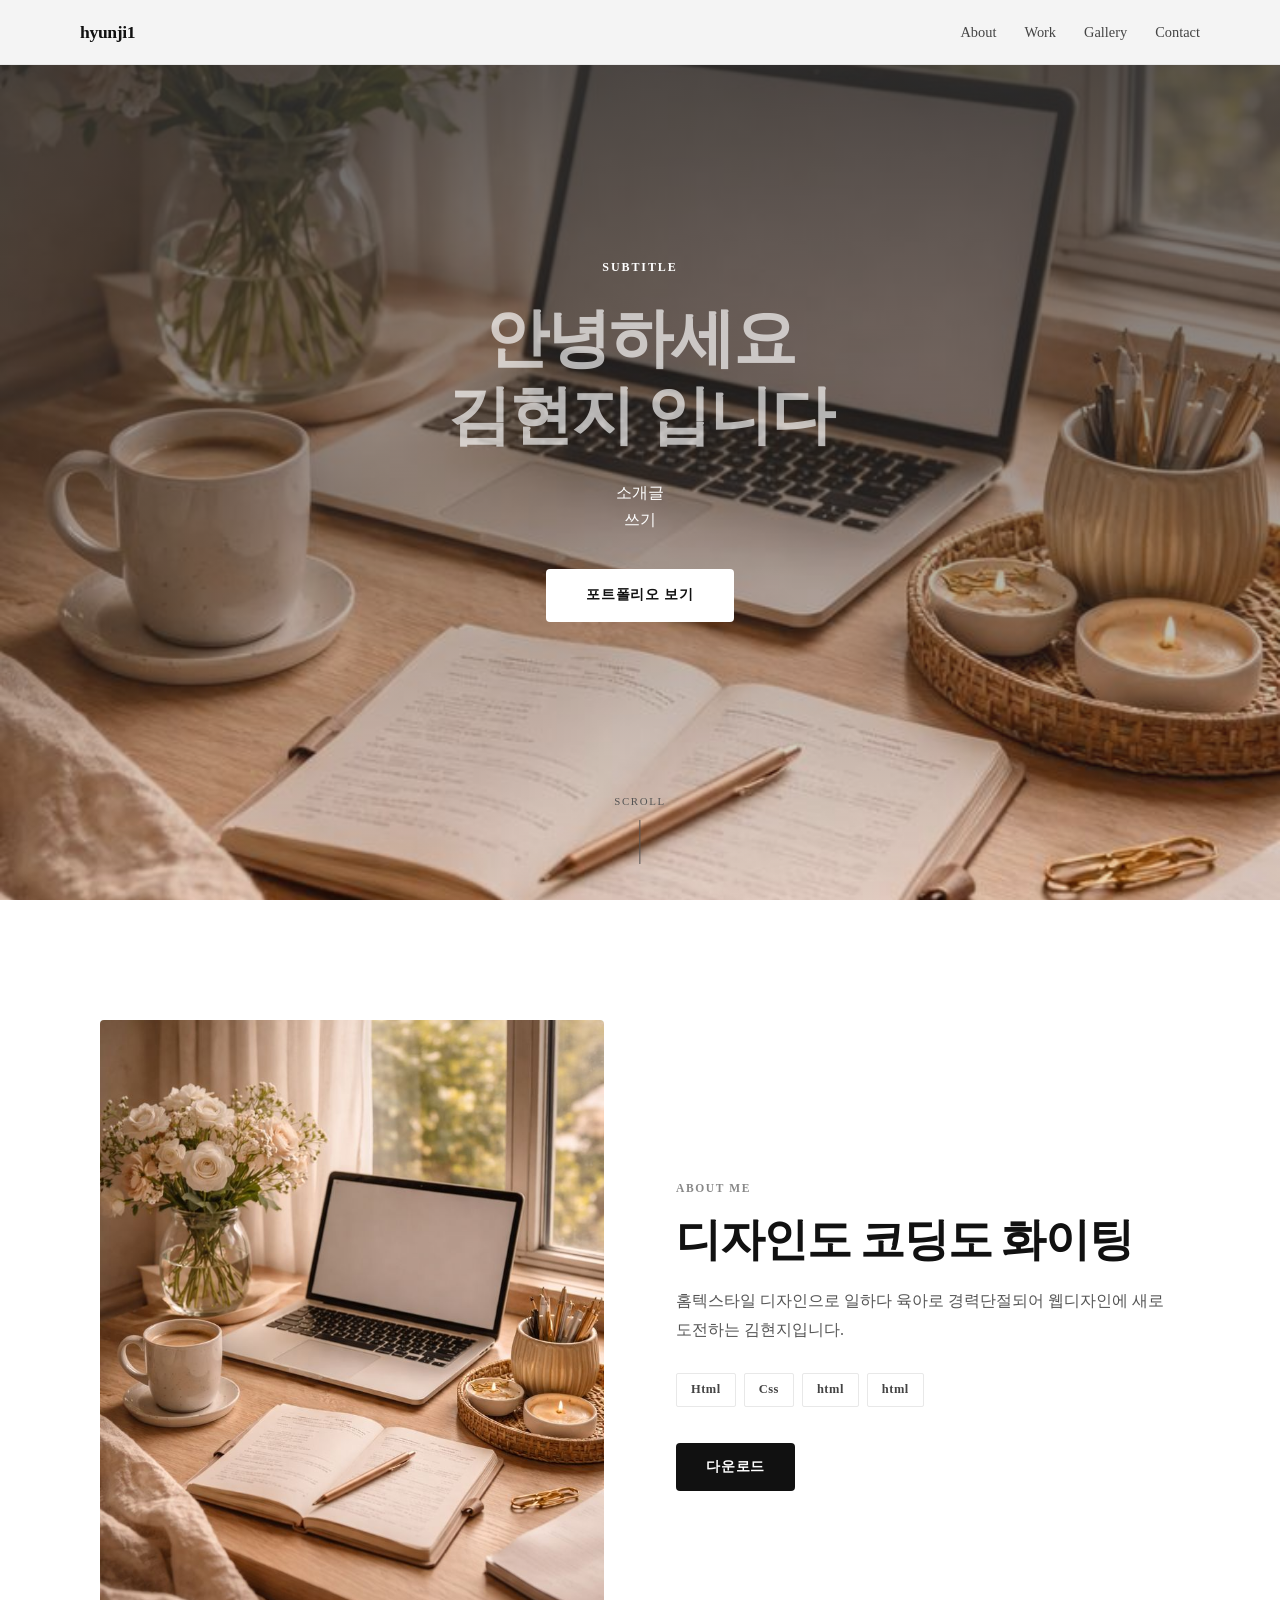
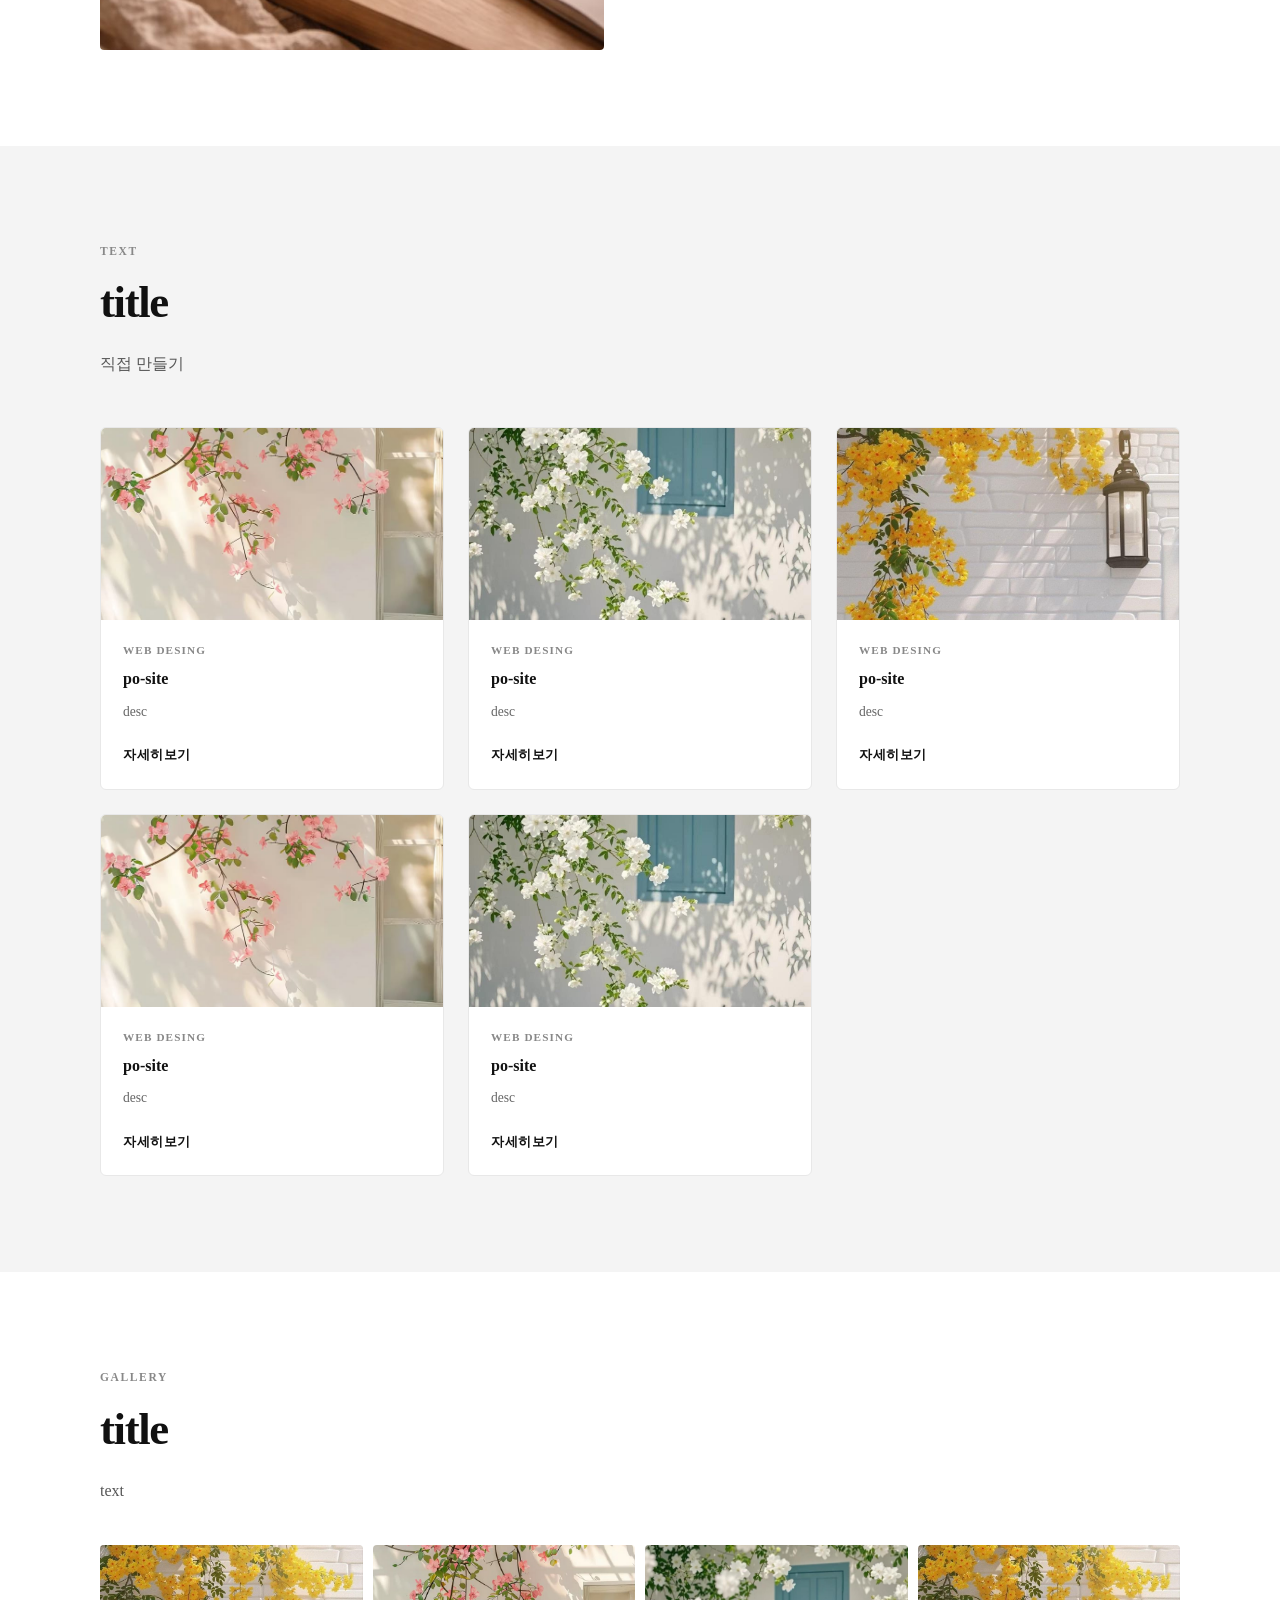
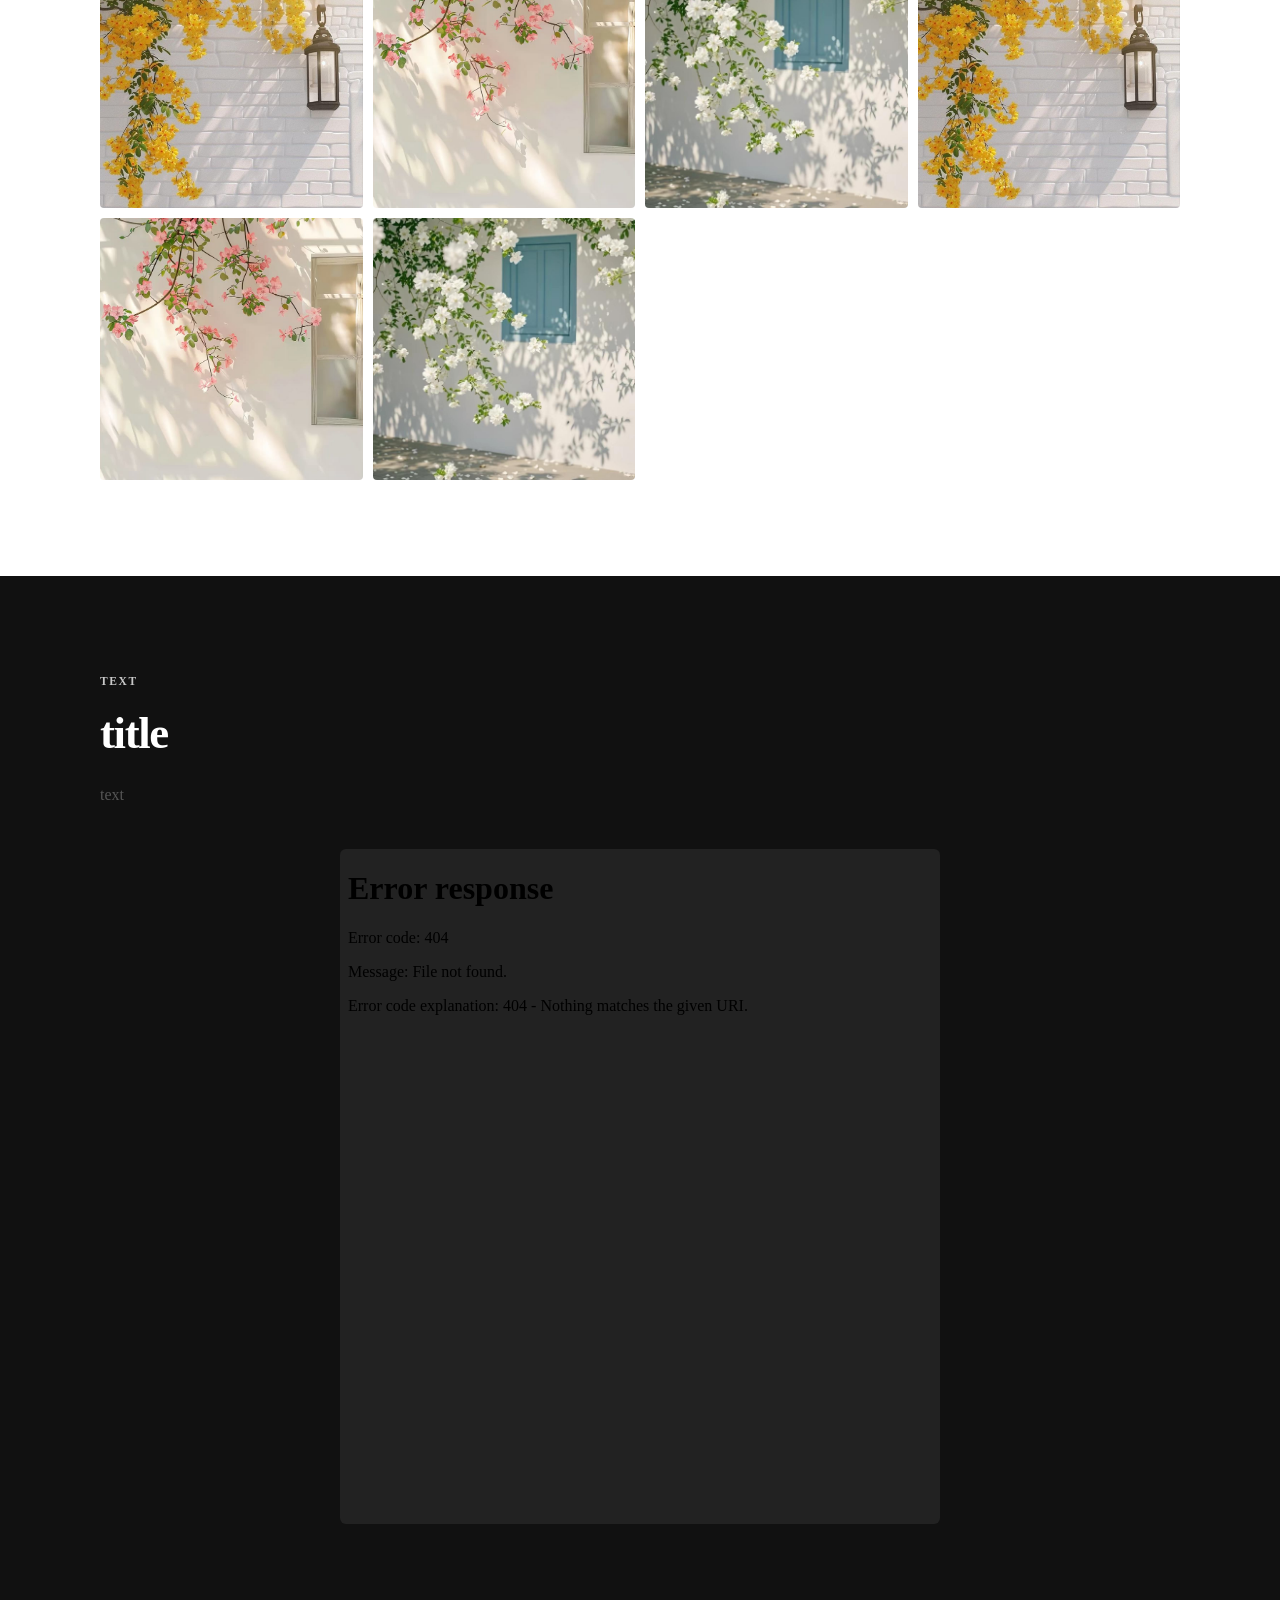
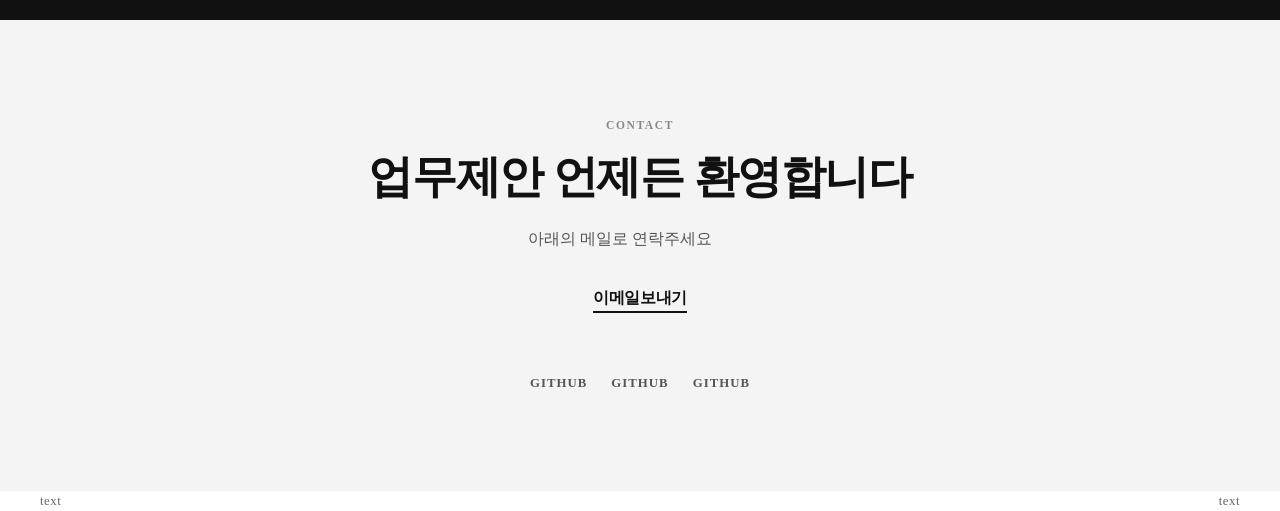
==== 완성코드.html @ 4529c121 "2" ====
<!DOCTYPE html>
<html lang="ko">
<head>
    <meta charset="UTF-8">
    <meta name="viewport" content="width=device-width, initial-scale=1.0">
    <title>portfolio</title>
    <link rel="stylesheet" href="./최종.css">
</head>
<body>
    <nav>
        <div class="nav-inner">
            <a href="#" class="logo">hyunji1</a>

            <ul class="menu">
                <li><a href="#">About</a></li>
                <li><a href="#">Work</a></li>
                <li><a href="#">Gallery</a></li>
                <li><a href="#">Contact</a></li>
            </ul>

            <button class="hamburger" id="navBtn" aria-label="메뉴">
                <span></span><span></span><span></span>
            </button>
        </div>
        
        <ul class="mobile-menu" id="mobileMenu">
            <li><a href="#" onclick="closeMenu()">About</a></li>
            <li><a href="#" onclick="closeMenu()">Work</a></li>
            <li><a href="#" onclick="closeMenu()">Gallery</a></li>
            <li><a href="#" onclick="closeMenu()">Contact</a></li>
        </ul>
    </nav>

    <script>
        const hamburger = document.getElementById('navBtn');
        const mobileMenu = document.getElementById('mobileMenu');

        hamburger.addEventListener('click',() =>{
            hamburger.classList.toggle('open');
            mobileMenu.classList.toggle('open');
        })

        function closeMenu(){
            hamburger.classList.remove('open');
            mobileMenu.classList.remove('open');
        }
    </script>

    <!-- hero -->
    <section class="hero">
        <div class="hero-tag">subtitle</div>
        <h1 class="hero-title">안녕하세요<br>김현지 입니다</h1>
        <p class="hero-sub">
            소개글<br> 쓰기
        </p>
        <a href="#" class="hero-btn">포트폴리오 보기</a>
            <div class="scroll-hint">SCROLL</div>
    </section>

    <!-- about -->
    <section class="section" id="about">
        <div class="about-inner">
            <img class="about-photo" src="./이미지/컴퓨터 이미지.jpg" alt="프로필사진">
            <div>
                <div class="section-tag">About Me</div>
                <h2 class="section-title">디자인도 코딩도 화이팅</h2>
                <p class="section-desc">
                    홈텍스타일 디자인으로 일하다 육아로 경력단절되어
                    웹디자인에 새로 도전하는 김현지입니다.
                </p>
                <div class="skill-list">
                    <span class="skill-tag">Html</span>
                    <span class="skill-tag">Css</span>
                    <span class="skill-tag">html</span>
                    <span class="skill-tag">html</span>
                </div>

                <a href="#" class="btn">다운로드</a>
            </div>    
        </div>
    </section>

    <!-- work -->
    <section class="section" id="work">
        <div class="work-head">
            <div class="section-tag">text</div>
            <h2 class="section-title">title</h2>
            <p class="section-desc">직접 만들기</p>
        </div>    

        <div class="card-grid">
            <div class="card">
                <img src="./이미지/배경1.jpg" alt="cardimg">
                <div class="card-body">
                    <div class="card-cat">web Desing</div>
                    <h3 class="card-title">po-site</h3>
                    <p class="card-desc">desc</p>
                    <a href="#" class="card-link">자세히보기</a>
                </div>
            </div>
            <div class="card">
                <img src="./이미지/배경2.jpg" alt="cardimg">
                <div class="card-body">
                    <div class="card-cat">web Desing</div>
                    <h3 class="card-title">po-site</h3>
                    <p class="card-desc">desc</p>
                    <a href="#" class="card-link">자세히보기</a>
                </div>
            </div>
            <div class="card">
                <img src="./이미지/배경3.jpg" alt="cardimg">
                <div class="card-body">
                    <div class="card-cat">web Desing</div>
                    <h3 class="card-title">po-site</h3>
                    <p class="card-desc">desc</p>
                    <a href="#" class="card-link">자세히보기</a>
                </div>
            </div>
            <div class="card">
                <img src="./이미지/배경1.jpg" alt="cardimg">
                <div class="card-body">
                    <div class="card-cat">web Desing</div>
                    <h3 class="card-title">po-site</h3>
                    <p class="card-desc">desc</p>
                    <a href="#" class="card-link">자세히보기</a>
                </div>
            </div>
            <div class="card">
                <img src="./이미지/배경2.jpg" alt="cardimg">
                <div class="card-body">
                    <div class="card-cat">web Desing</div>
                    <h3 class="card-title">po-site</h3>
                    <p class="card-desc">desc</p>
                    <a href="#" class="card-link">자세히보기</a>
                </div>
            </div>
        </div>
    </section>    

    <!-- gallery -->
    <section class="section" id="gallery">
        <div class="gallery-head">
            <div class="section-tag">Gallery</div>
            <h2 class="section-title">title</h2>
            <p class="section-desc">text</p>
        </div>

        <div class="gallery-grid">
            <div class="g-item">
                <img src="./이미지/배경3.jpg" alt="gimg1">
            </div>
            <div class="g-item">    
                <img src="./이미지/배경1.jpg" alt="gimg1">
            </div>
            <div class="g-item">
                <img src="./이미지/배경2.jpg" alt="gimg1">
            </div>
            <div class="g-item">
                <img src="./이미지/배경3.jpg" alt="gimg1">
            </div>
            <div class="g-item">    
                <img src="./이미지/배경1.jpg" alt="gimg1">
            </div>
            <div class="g-item">
                <img src="./이미지/배경2.jpg" alt="gimg1">
            </div>
        </div>
    </section>

    <!-- video -->
    <section id="video">
        <div class="video-head">
            <div class="section-tag">text</div>
            <h2 class="section-title">title</h2>
            <p class="section-desc">text</p>
        </div>

        <div class="video-wrap">
            <div class="ratio-box">
                <iframe src="../03.25/ripple.mp4" title="title" frameborder="0" allowfullscreen></iframe>
            </div>
        </div>
    </section>

    <!-- contact -->
    <section class="section" id="contact">
        <div class="contact-inner">
            <div class="section-tag">Contact</div>
            <h2 class="section-title">업무제안 언제든 환영합니다</h2>
            <p class="section-desc">아래의 메일로 연락주세요</p>

            <a href="mailto:whiteeye29@naver.com" class="contact-email">이메일보내기</a>

            <ul class="sns-list">
                <li><a href="#">GitHub</a></li>
                <li><a href="#">GitHub</a></li>
                <li><a href="#">GitHub</a></li>
            </ul>
        </div>
    </section>

       <!-- footer -->
    <footer>
        <div class="footer-inner">
            <p>text</p>
            <p>text</p>
        </div>
    </footer>

</body>
</html>
---- 최종.css ----
* {
    margin: 0;
    padding: 0;
    box-sizing: border-box;
}

:root {
    --black: #111111;
    --white: #ffffff;
    --grey: #f4f4f4;
    --mid: #888888;
    --border: #e8e8e8;
    --radius: 4px
}

html {
    scroll-behavior: smooth;
}

body {
    font-family: 'pretendard', 'san-serif', 'Noto Sans KR';
    background: var(--white);
    color: var(--black);
    line-height: 1.6;
}

img {
    display: block;
    max-width: 100%;
}

a {
    text-decoration: none;
    color: inherit;
}

.section {
    padding: 96px 40px;
}

.section-tag {
    font-size: 0.72rem;
    font-weight: 700;
    letter-spacing: 0.14em;
    text-transform: uppercase;
    color: var(--mid);
    margin-bottom: 16px;
}

.section-title {
    font-size: clamp(1.8rem, 3.5vw, 2.8rem);
    font-weight: 700;
    letter-spacing: -0.03em;
    line-height: 1.2;
    margin-bottom: 20px;
}

.section-desc {
    font-size: 1rem;
    color: #555;
    max-width: 520px;
    line-height: 1.8;
}

/* nav */
nav {
    position: fixed;
    top: 0;
    left: 0;
    right: 0;
    z-index: 100;
    background: #f4f4f4;
    border-bottom: 1px solid var(--border);
}

.nav-inner {
    max-width: 1200px;
    margin: 0 auto;
    display: flex;
    justify-content: space-between;
    align-items: center;
    height: 64px;
    padding: 0 40px;
}

.logo {
    font-size: 1.1rem;
    font-weight: 700;
    letter-spacing: -0.02em;
}

.menu {
    display: flex;
    gap: 28px;
    list-style: none;
}

.menu a {
    font-size: 0.9rem;
    color: #444;
    transition: color 0.2s;
}

.menu a:hover {
    color: var(--black);
}

.hamburger {
    display: none;
    flex-direction: column;
    gap: 5px;
    background: none;
    border: none;
    cursor: pointer;
    padding: 4px;
}

.hamburger span {
    display: block;
    width: 22px;
    height: 1.5px;
    background: var(--black);
    transition: all 0.3s;
}

.hamburger.open span:nth-child(1) {
    transform: translateY(6.5px) rotate(45deg);
}

.hamburger.open span:nth-child(2) {
    opacity: 0;
}

.hamburger.open span:nth-child(3) {
    transform: translateY(-6.5px) rotate(-45deg);
}

.mobile-menu {
    display: none;
    flex-direction: column;
    background: var(--white);
    border: var(--border);
    border-top: 1px solid var(--border);
    padding: 20px 40px;
    gap: 20px;
    list-style: none;
}

.mobile-menu.open {
    display: flex;
}

.mobile-menu a {
    font-size: 1rem;
    color: #333;
}

.hero {
    width: 100%;
    height: 100vh;
    min-height: 560px;
    background-image: linear-gradient(#333333d8, #33333315), url(./이미지/컴퓨터\ 이미지.jpg);
    background-size: cover;
    background-position: center;
    background-attachment: fixed;

    display: flex;
    flex-direction: column;
    justify-content: center;
    text-align: center;
    align-items: center;
    padding: 0 24px;
    position: relative;
}

.hero-tag {
    font-size: 0.75rem;
    font-weight: 600;
    letter-spacing: 0.16em;
    text-transform: uppercase;
    color: var(--white);
    margin-bottom: 24px;
}

.hero-title {
    font-size: clamp(2rem, 6vw, 4rem);
    font-weight: 700;
    letter-spacing: -0.03em;
    color: #ffffffa9;
    line-height: 1.2;
    margin-bottom: 24px;
}

.hero-sub {
    font-size: clamp(0.9rem, 2vw, 1, 1rem);
    color: #fff;
    min-width: 440px;
    line-height: 1.7;
    margin-bottom: 36px;
}

.hero-btn {
    display: inline-block;
    padding: 15px 40px;
    background: var(--white);
    color: var(--black);
    font-size: 0.875rem;
    font-weight: 700;
    letter-spacing: 0.06em;
    border-radius: var(--radius);
    transition: background 0.25s, color 0.25s, outline 0.25s;
    margin-bottom: 20px;
}

.hero-btn:hover {
    background: transparent;
    color: var(--white);
    outline: 2px solid var(--white);
}

.scroll-hint {
    position: absolute;
    bottom: 36px;
    left: 50%;
    transform: translateX(-50%);
    display: flex;
    flex-direction: column;
    align-items: center;
    gap: 10px;
    color: #555;
    font-size: 0.68rem;
    letter-spacing: 0.147em;
    animation: nudge 2.2s infinite;
}

.scroll-hint::after {
    content: '';
    width: 1px;
    height: 44px;
    background: #555;
}

@keyframes nudge {

    0%,
    100% {
        transform: translateX(-50%) translateY(0);
    }

    50% {
        transform: translateX(-50%) translateY(8px);
    }
}

/* about */
#about {
    background: var(--white);
    padding-top: 120px;
}

.about-inner {
    max-width: 1080px;
    margin: 0 auto;
    display: grid;
    grid-template-columns: 1fr 1fr;
    gap: 72px;
    align-items: center;
}

.about-photo {
    width: 100%;
    aspect-ratio: 4 / 5;
    object-fit: cover;
    border-radius: var(--radius);
}

.skill-list {
    display: flex;
    flex-wrap: wrap;
    gap: 8px;
    margin: 28px 0 36px;
}

.skill-tag {
    font-size: 0.78rem;
    font-weight: 600;
    padding: 6px 14px;
    border: 1px solid var(--border);
    border-radius: 2px;
    color: #444;
    letter-spacing: 0.04em;
}

.btn {
    display: inline-block;
    padding: 13px 30px;
    background: var(--black);
    color: var(--white);
    font-size: 0.85rem;
    font-weight: 600;
    border-radius: var(--radius);
    letter-spacing: 0.05rem;
    transition: background 0.2s;
}

.btn:hover {
    background: #333;
}

/* 카드그리드 */
#work {
    background: var(--grey);
}

.work-head {
    max-width: 1080px;
    margin: 0 auto 48px;
}

.card-grid {
    max-width: 1080px;
    margin: 0 auto;
    display: grid;
    grid-template-columns: repeat(3, 1fr);
    gap: 24px;
}

.card {
    background: var(--white);
    border-radius: 6px;
    border: 1px solid var(--border);
    overflow: hidden;
    transition: transform 0.2s, box-shadow 0.2s;
}

.card:hover {
    transform: translateY(-5px);
    box-shadow: 0 16px 40px #33333317;
}

.card img {
    width: 100%;
    aspect-ratio: 16 / 9;
    object-fit: cover;
}

.card-body {
    padding: 22px;
}

.card-cat {
    font-size: 0.7rem;
    font-weight: 700;
    letter-spacing: 0.1em;
    text-transform: uppercase;
    color: var(--mid);
    margin-bottom: 8px;
}

.card-title {
    font-size: 1rem;
    font-weight: 700;
    margin-bottom: 10px;
    line-height: 1.4em;
}

.card-desc {
    font-size: 0.85rem;
    color: #666;
    line-height: 1.65em;
    margin-bottom: 18px;
}

.card-link {
    font-size: 0.8rem;
    font-weight: 600;
    color: var(--black);
    border-radius: 1px solid var(--black);
    padding-bottom: 1px;
    letter-spacing: 0.04em;
    transition: opacity 0.2s;
}

.card-link:hover {
    opacity: 0.5;
}

#gallery {
    background: var(--white);
}

.gallery-head {
    max-width: 1080px;
    margin: 0 auto 40px;
}

.gallery-grid {
    max-width: 1080px;
    margin: 0 auto;
    display: grid;
    grid-template-columns: repeat(auto-fill, minmax(240px, 1fr));
    gap: 10px;
}
.g-item{
    border-radius: var(--radius);
    overflow: hidden;
}
.g-item img{
    width: 100%;
    aspect-ratio: 1 / 1;
    object-fit: cover;
    transition: transform 0.4s ease;
}
.g-item:hover img{
    transform: scale(1.06);
}

#video{
    background: var(--black);
    padding: 96px 40px;
}
.video-head{
    max-width: 1080px;
    margin: 0 auto 40px;
}
.video-head .section-tag{
    color: #ffffffc5;
}
.video-head .section-title{
    color: var(--white);
}
.video-head .section-desc{
    color: var(#ffffffe5);
}
.ratio-box{
    position: relative;
    width: 50%;
    margin: 0 auto;
    padding-top: 56.25%;
    background: #222;
    border-radius: 6px;
    overflow: hidden;
}
.ratio-box iframe{
    position: absolute;
    top: 0;
    left: 0;
    width: 100%;
    height: 100%;
}
/* 현지가 한거 */
/* #contact{
    display: flex;
    justify-content: center;
    align-items: center;
    text-align: center;
}
.section-desc{
    margin-bottom: 10px;
}
.contact-email{
    display: block;
    font-size: 1.2rem;
    font-weight: 700;
    letter-spacing: 0.1em;
    margin-bottom: 20px;

}
.sns-list{
    list-style: none;
    display: flex;
    justify-content: center;
    align-items: center;
    gap: 30px;
} */

#contact{
    background: var(--grey);
    text-align: center;
}
.contact-inner{
    max-width: 560px;
    margin: 0 auto;
}
.contact-email{
    display: inline-block;
    font-size: clamp(1.2rem, 2,5vw, 1.8rem);
    font-weight: 700;
    letter-spacing: -0.02em;
    margin: 32px 0;
    color: var(--black);
    border-bottom: 2px solid var(--black);
    transition: opacity 0.2s;
}
.contact-email:hover{
    opacity: 0.4;
}
.sns-list{
    display: flex;
    justify-content: center;
    gap: 24px;
    margin-top: 24px;
    list-style: none;
}
.sns-list a{
    font-size: 0.8rem;
    font-weight: 600;
    letter-spacing: 0.08em;
    color: #555;
    text-transform: uppercase;
    transition: color 0.2s;
}
.sns-list a:hover{
    color: var(--black);
}


.footer{
    background: var(--black);
    padding: 32px 40px;
}
.footer-inner{
    max-width: 1200px;
    margin: 0 auto;
    display: flex;
    justify-content: space-between;
    align-items: center;
}
.footer-inner p{
    font-size: 0.8rem;
    color: #666;
    letter-spacing: 0.04em;
}


@media (max-width:1024px){
    .section{padding: 72px 32px;}
    #video{padding: 72px 32px;}
    .nav-inner{padding: 0 32px;}
}

@media (max-width:900px){
    .card-grid{grid-template-columns: repeat(2, 1fr);}
}

@media (max-width:768px){
    .menu{display: none;}
    .hamburger{display: flex;}
    .nav-inner{padding: 0 24px;}

    .section{padding: 64px 24px;}
    #video{padding: 64px 24px;}

    .about-inner{
        grid-template-columns: 1fr;
        gap: 40px;
        text-align: center;
    }
    .about-photo{
        aspect-ratio: 3/2;
        max-width: 360px;
        margin: 0 auto;
    }
    .skill-list{display: block;}
    .footer-inner{flex-direction: column; gap: 8px; text-align: center;}
    footer{padding: 28px 24px;}
} 

@media (max-width: 560px){
    .about-inner{text-align: center;}
    .skill-list{display: block;}
    .card-grid{grid-template-columns: 1fr;}
}
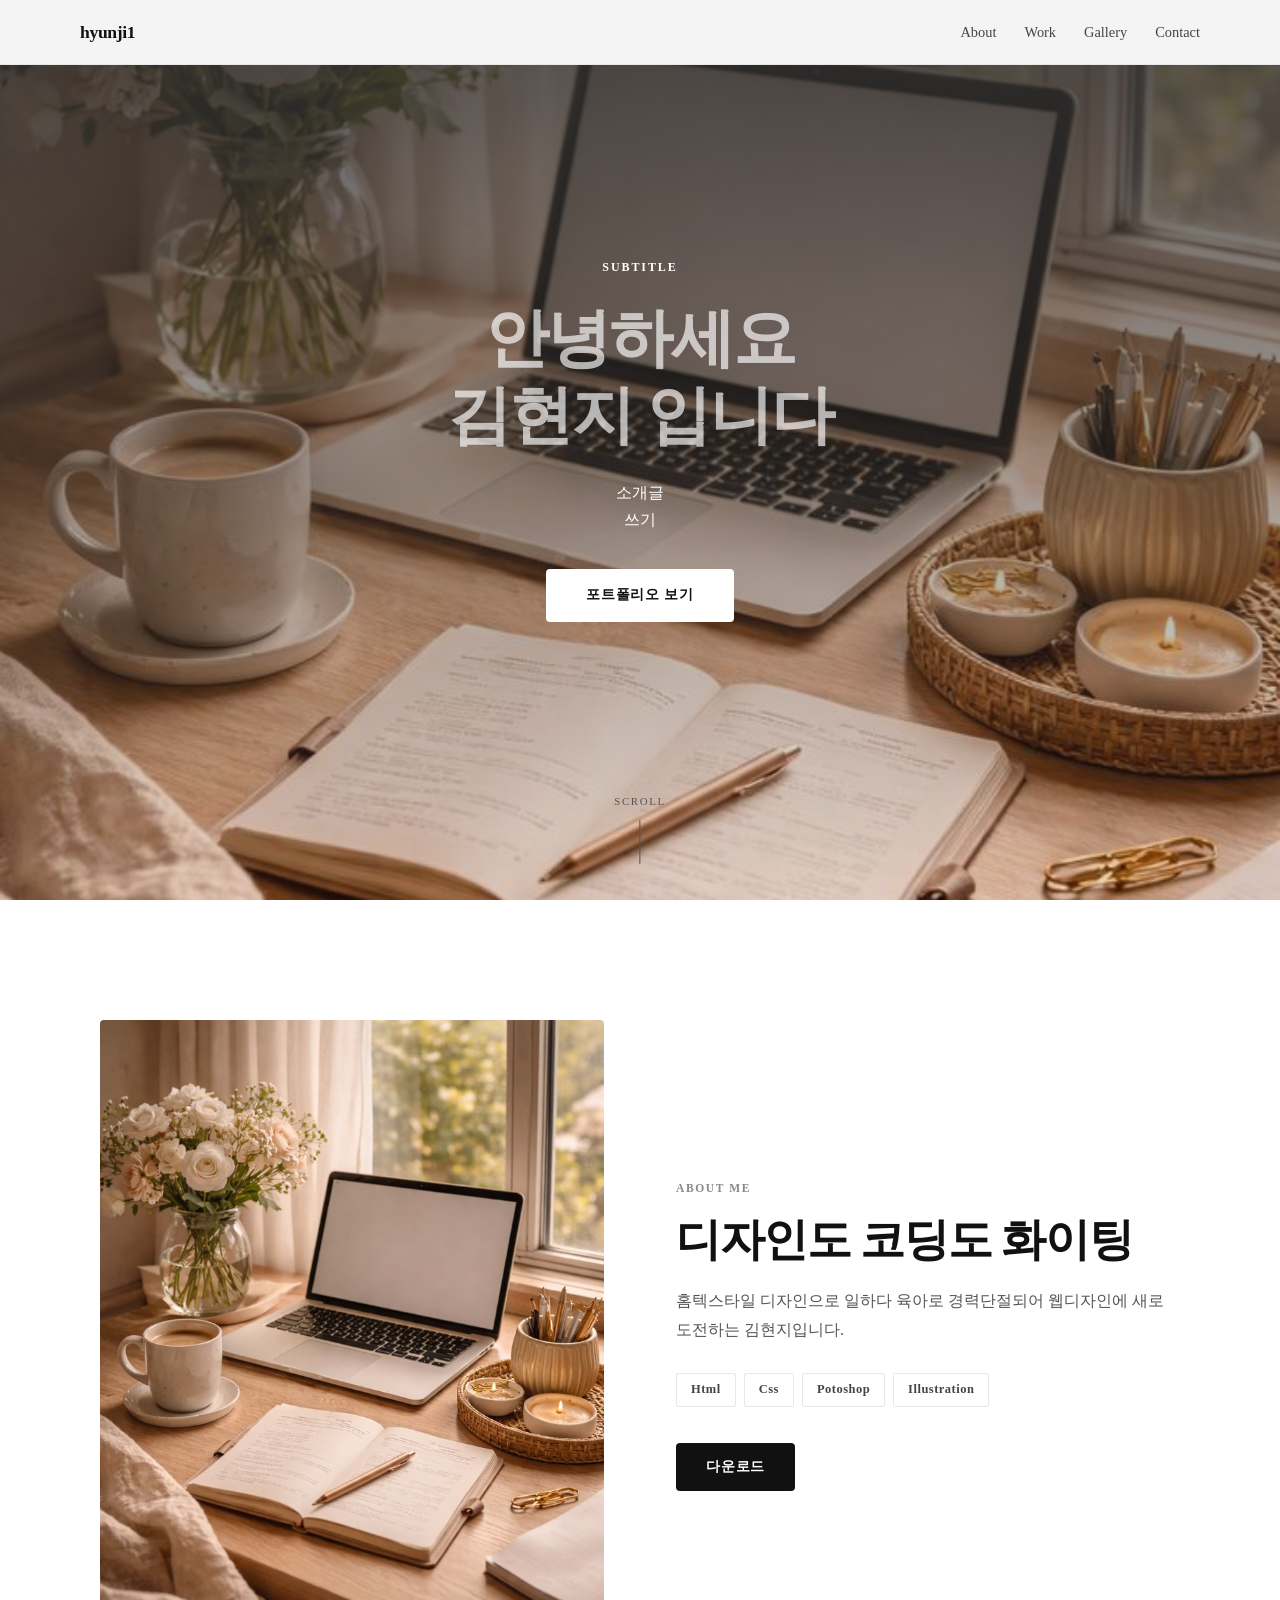
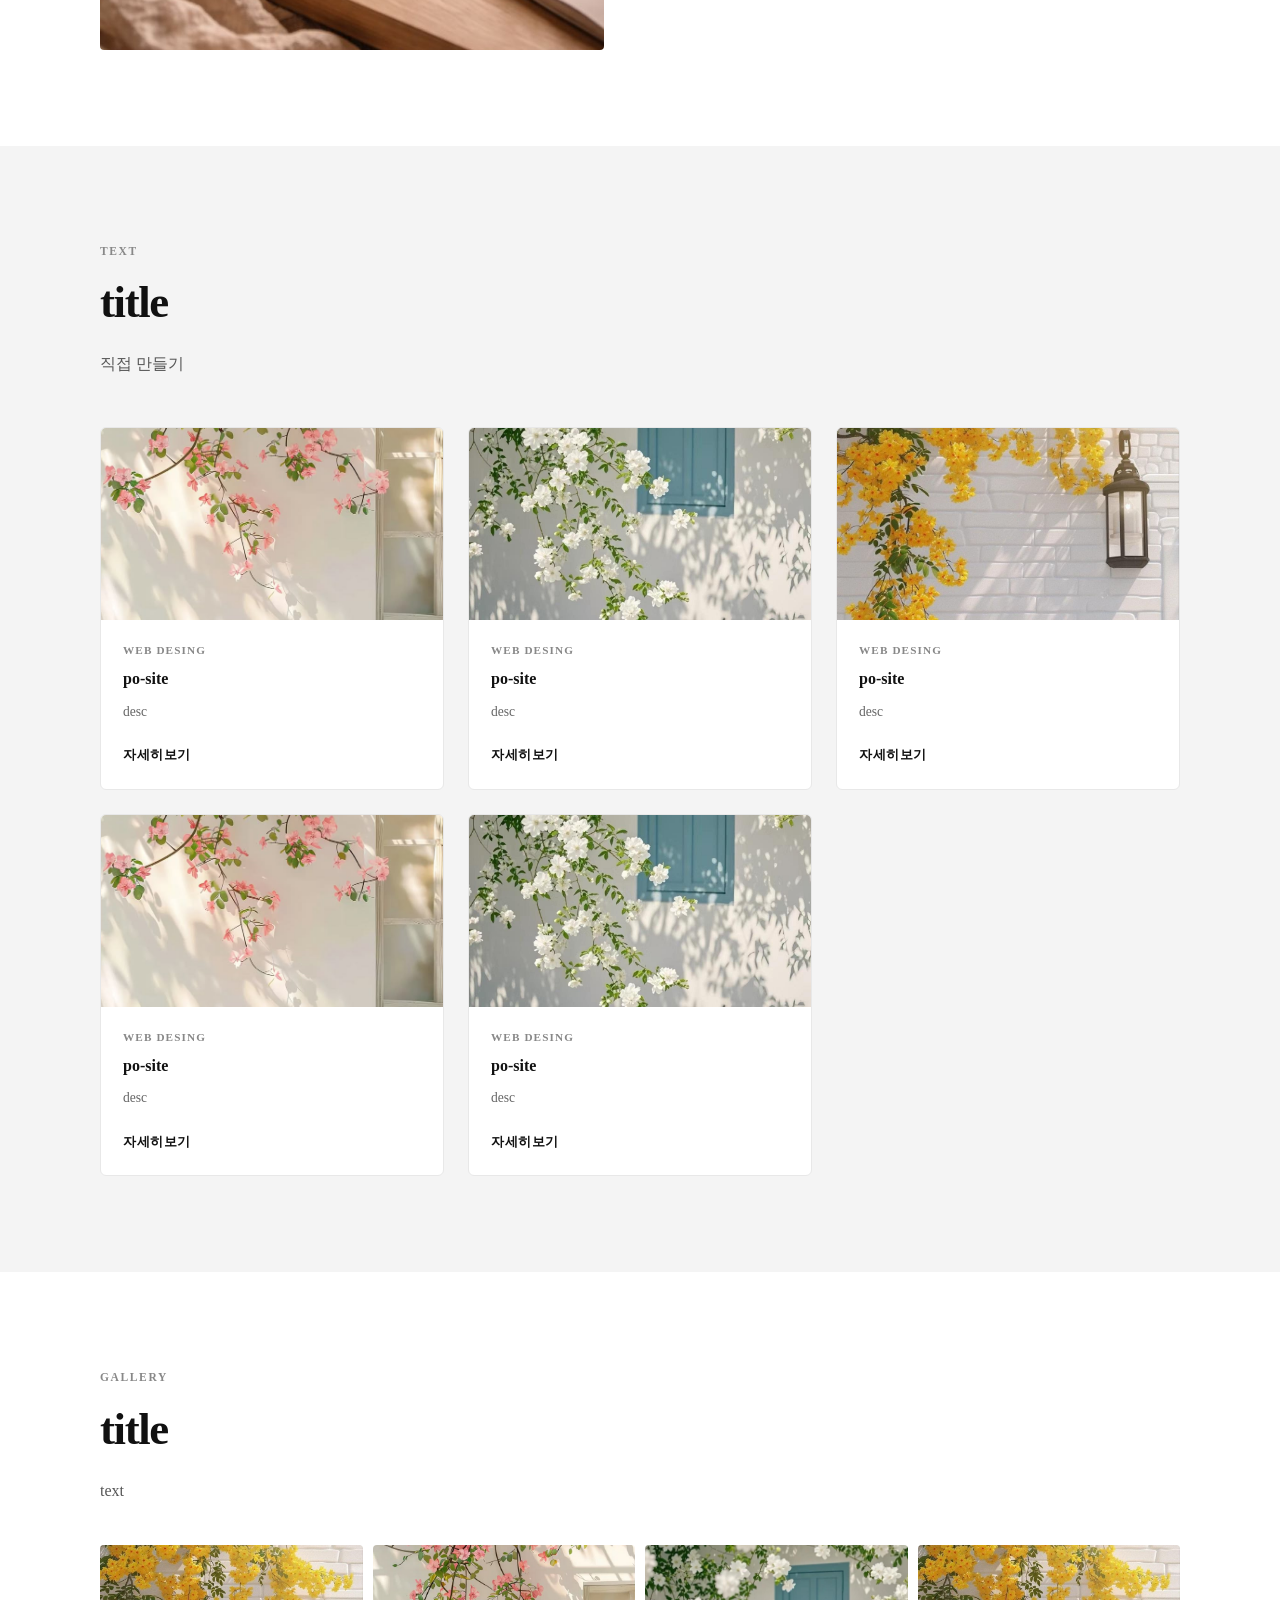
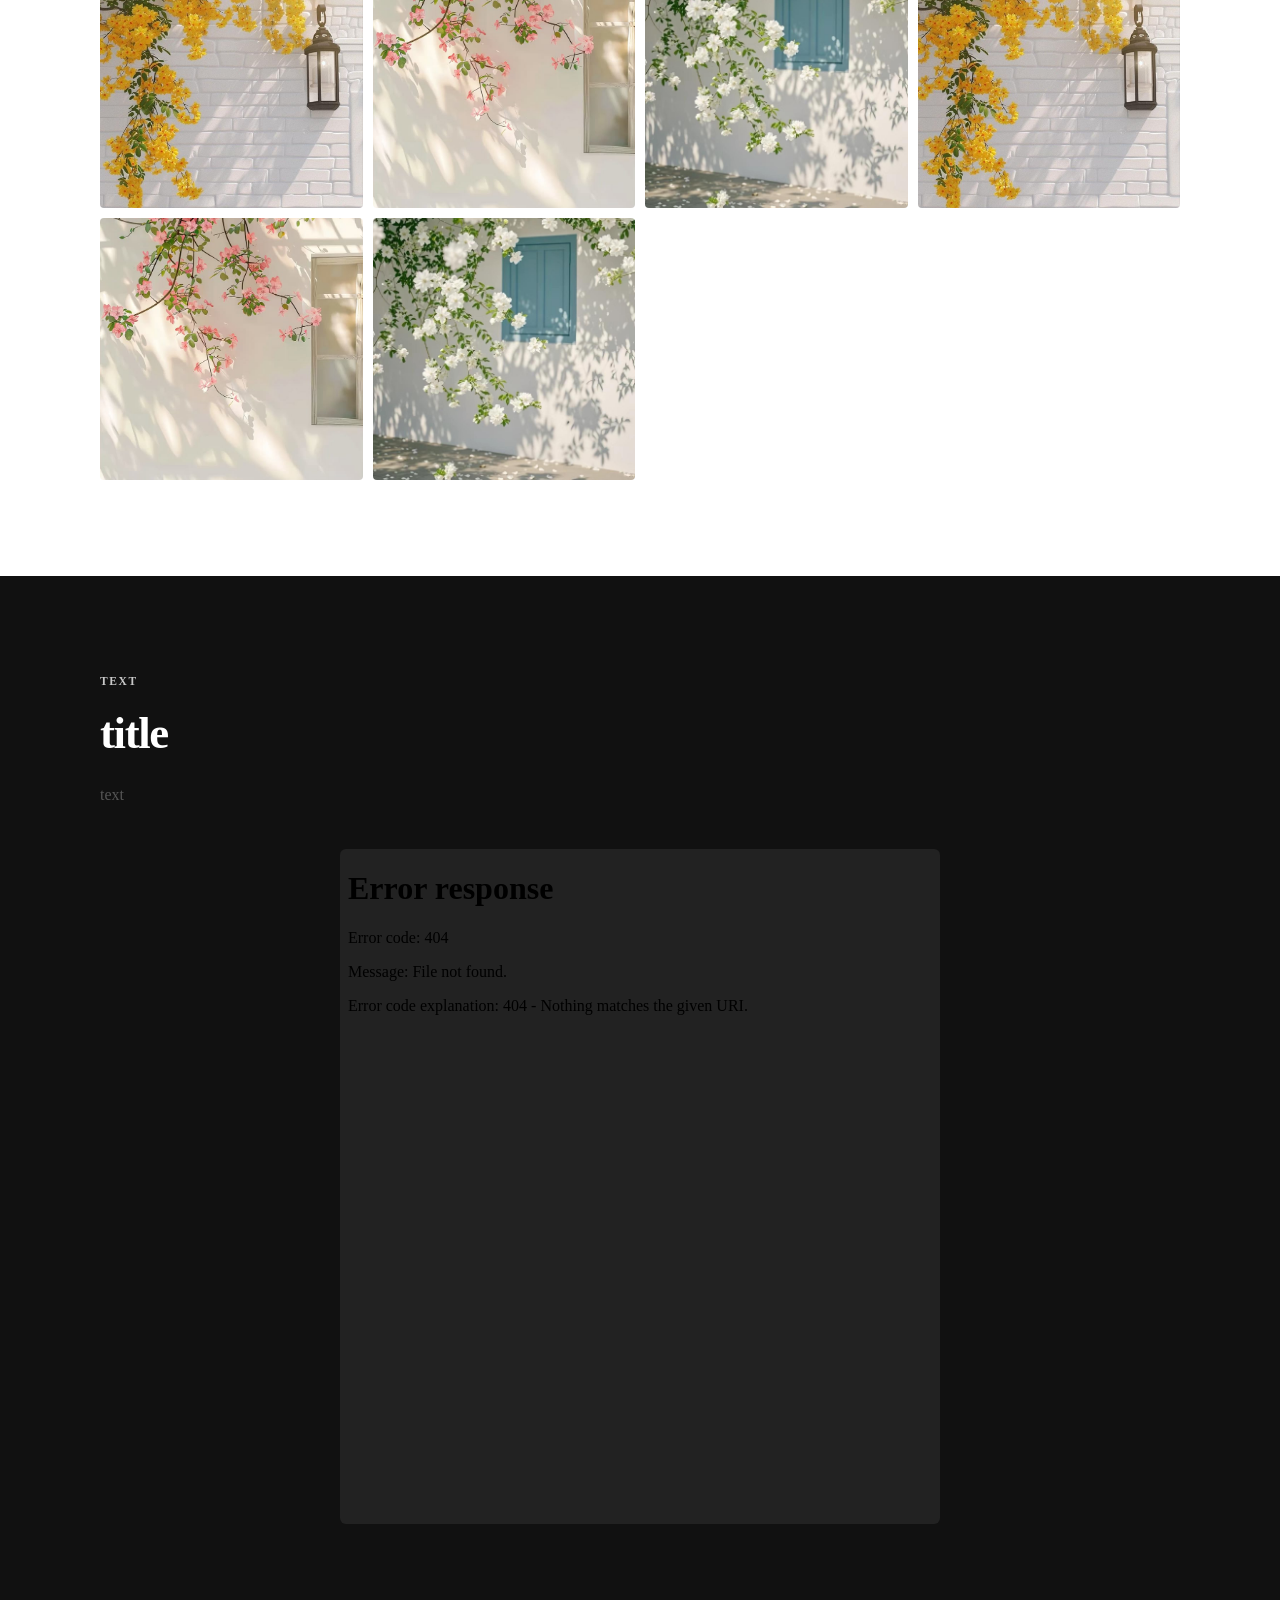
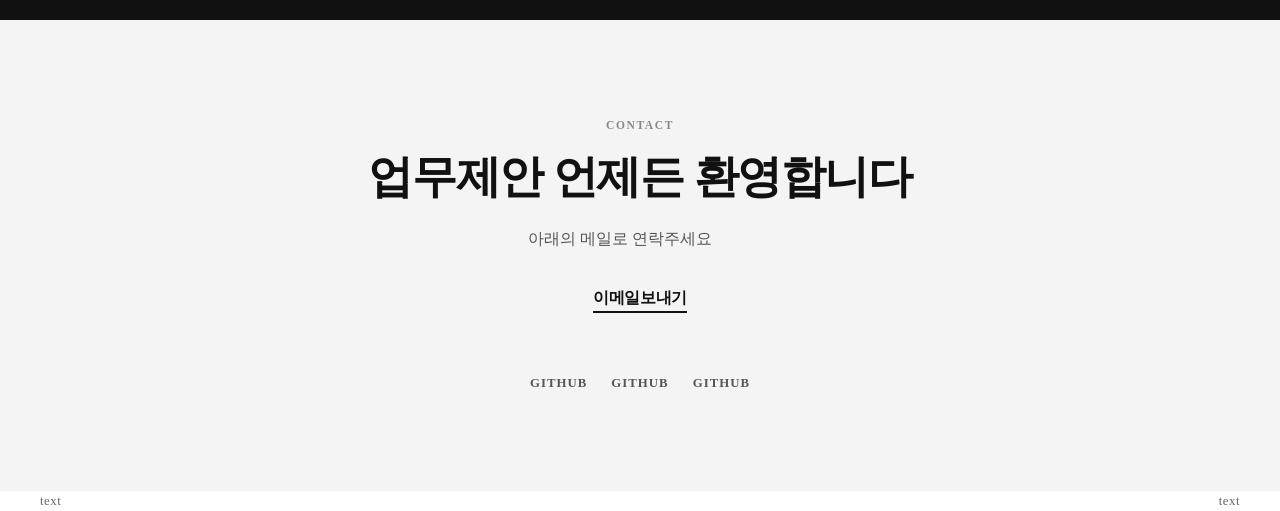
==== commit 052283ac: "1" ====
--- a/완성코드.html
+++ b/완성코드.html
@@ -4,7 +4,7 @@
     <meta charset="UTF-8">
     <meta name="viewport" content="width=device-width, initial-scale=1.0">
     <title>portfolio</title>
-    <link rel="stylesheet" href="./최종.css">
+    <link rel="stylesheet" href="./final.css">
 </head>
 <body>
     <nav>
@@ -71,8 +71,8 @@
                 <div class="skill-list">
                     <span class="skill-tag">Html</span>
                     <span class="skill-tag">Css</span>
-                    <span class="skill-tag">html</span>
-                    <span class="skill-tag">html</span>
+                    <span class="skill-tag">Potoshop</span>
+                    <span class="skill-tag">Illustration</span>
                 </div>
 
                 <a href="#" class="btn">다운로드</a>
--- a/final.css
+++ b/final.css
@@ -0,0 +1,573 @@
+* {
+    margin: 0;
+    padding: 0;
+    box-sizing: border-box;
+}
+
+:root {
+    --black: #111111;
+    --white: #ffffff;
+    --grey: #f4f4f4;
+    --mid: #888888;
+    --border: #e8e8e8;
+    --radius: 4px
+}
+
+html {
+    scroll-behavior: smooth;
+}
+
+body {
+    font-family: 'pretendard', 'san-serif', 'Noto Sans KR';
+    background: var(--white);
+    color: var(--black);
+    line-height: 1.6;
+}
+
+img {
+    display: block;
+    max-width: 100%;
+}
+
+a {
+    text-decoration: none;
+    color: inherit;
+}
+
+.section {
+    padding: 96px 40px;
+}
+
+.section-tag {
+    font-size: 0.72rem;
+    font-weight: 700;
+    letter-spacing: 0.14em;
+    text-transform: uppercase;
+    color: var(--mid);
+    margin-bottom: 16px;
+}
+
+.section-title {
+    font-size: clamp(1.8rem, 3.5vw, 2.8rem);
+    font-weight: 700;
+    letter-spacing: -0.03em;
+    line-height: 1.2;
+    margin-bottom: 20px;
+}
+
+.section-desc {
+    font-size: 1rem;
+    color: #555;
+    max-width: 520px;
+    line-height: 1.8;
+}
+
+/* nav */
+nav {
+    position: fixed;
+    top: 0;
+    left: 0;
+    right: 0;
+    z-index: 100;
+    background: #f4f4f4;
+    border-bottom: 1px solid var(--border);
+}
+
+.nav-inner {
+    max-width: 1200px;
+    margin: 0 auto;
+    display: flex;
+    justify-content: space-between;
+    align-items: center;
+    height: 64px;
+    padding: 0 40px;
+}
+
+.logo {
+    font-size: 1.1rem;
+    font-weight: 700;
+    letter-spacing: -0.02em;
+}
+
+.menu {
+    display: flex;
+    gap: 28px;
+    list-style: none;
+}
+
+.menu a {
+    font-size: 0.9rem;
+    color: #444;
+    transition: color 0.2s;
+}
+
+.menu a:hover {
+    color: var(--black);
+}
+
+.hamburger {
+    display: none;
+    flex-direction: column;
+    gap: 5px;
+    background: none;
+    border: none;
+    cursor: pointer;
+    padding: 4px;
+}
+
+.hamburger span {
+    display: block;
+    width: 22px;
+    height: 1.5px;
+    background: var(--black);
+    transition: all 0.3s;
+}
+
+.hamburger.open span:nth-child(1) {
+    transform: translateY(6.5px) rotate(45deg);
+}
+
+.hamburger.open span:nth-child(2) {
+    opacity: 0;
+}
+
+.hamburger.open span:nth-child(3) {
+    transform: translateY(-6.5px) rotate(-45deg);
+}
+
+.mobile-menu {
+    display: none;
+    flex-direction: column;
+    background: var(--white);
+    border: var(--border);
+    border-top: 1px solid var(--border);
+    padding: 20px 40px;
+    gap: 20px;
+    list-style: none;
+}
+
+.mobile-menu.open {
+    display: flex;
+}
+
+.mobile-menu a {
+    font-size: 1rem;
+    color: #333;
+}
+
+.hero {
+    width: 100%;
+    height: 100vh;
+    min-height: 560px;
+    background-image: linear-gradient(#333333d8, #33333315), url(./이미지/컴퓨터\ 이미지.jpg);
+    background-size: cover;
+    background-position: center;
+    background-attachment: fixed;
+
+    display: flex;
+    flex-direction: column;
+    justify-content: center;
+    text-align: center;
+    align-items: center;
+    padding: 0 24px;
+    position: relative;
+}
+
+.hero-tag {
+    font-size: 0.75rem;
+    font-weight: 600;
+    letter-spacing: 0.16em;
+    text-transform: uppercase;
+    color: var(--white);
+    margin-bottom: 24px;
+}
+
+.hero-title {
+    font-size: clamp(2rem, 6vw, 4rem);
+    font-weight: 700;
+    letter-spacing: -0.03em;
+    color: #ffffffa9;
+    line-height: 1.2;
+    margin-bottom: 24px;
+}
+
+.hero-sub {
+    font-size: clamp(0.9rem, 2vw, 1, 1rem);
+    color: #fff;
+    min-width: 440px;
+    line-height: 1.7;
+    margin-bottom: 36px;
+}
+
+.hero-btn {
+    display: inline-block;
+    padding: 15px 40px;
+    background: var(--white);
+    color: var(--black);
+    font-size: 0.875rem;
+    font-weight: 700;
+    letter-spacing: 0.06em;
+    border-radius: var(--radius);
+    transition: background 0.25s, color 0.25s, outline 0.25s;
+    margin-bottom: 20px;
+}
+
+.hero-btn:hover {
+    background: transparent;
+    color: var(--white);
+    outline: 2px solid var(--white);
+}
+
+.scroll-hint {
+    position: absolute;
+    bottom: 36px;
+    left: 50%;
+    transform: translateX(-50%);
+    display: flex;
+    flex-direction: column;
+    align-items: center;
+    gap: 10px;
+    color: #555;
+    font-size: 0.68rem;
+    letter-spacing: 0.147em;
+    animation: nudge 2.2s infinite;
+}
+
+.scroll-hint::after {
+    content: '';
+    width: 1px;
+    height: 44px;
+    background: #555;
+}
+
+@keyframes nudge {
+
+    0%,
+    100% {
+        transform: translateX(-50%) translateY(0);
+    }
+
+    50% {
+        transform: translateX(-50%) translateY(8px);
+    }
+}
+
+/* about */
+#about {
+    background: var(--white);
+    padding-top: 120px;
+}
+
+.about-inner {
+    max-width: 1080px;
+    margin: 0 auto;
+    display: grid;
+    grid-template-columns: 1fr 1fr;
+    gap: 72px;
+    align-items: center;
+}
+
+.about-photo {
+    width: 100%;
+    aspect-ratio: 4 / 5;
+    object-fit: cover;
+    border-radius: var(--radius);
+}
+
+.skill-list {
+    display: flex;
+    flex-wrap: wrap;
+    gap: 8px;
+    margin: 28px 0 36px;
+}
+
+.skill-tag {
+    font-size: 0.78rem;
+    font-weight: 600;
+    padding: 6px 14px;
+    border: 1px solid var(--border);
+    border-radius: 2px;
+    color: #444;
+    letter-spacing: 0.04em;
+}
+
+.btn {
+    display: inline-block;
+    padding: 13px 30px;
+    background: var(--black);
+    color: var(--white);
+    font-size: 0.85rem;
+    font-weight: 600;
+    border-radius: var(--radius);
+    letter-spacing: 0.05rem;
+    transition: background 0.2s;
+}
+
+.btn:hover {
+    background: #333;
+}
+
+/* 카드그리드 */
+#work {
+    background: var(--grey);
+}
+
+.work-head {
+    max-width: 1080px;
+    margin: 0 auto 48px;
+}
+
+.card-grid {
+    max-width: 1080px;
+    margin: 0 auto;
+    display: grid;
+    grid-template-columns: repeat(3, 1fr);
+    gap: 24px;
+}
+
+.card {
+    background: var(--white);
+    border-radius: 6px;
+    border: 1px solid var(--border);
+    overflow: hidden;
+    transition: transform 0.2s, box-shadow 0.2s;
+}
+
+.card:hover {
+    transform: translateY(-5px);
+    box-shadow: 0 16px 40px #33333317;
+}
+
+.card img {
+    width: 100%;
+    aspect-ratio: 16 / 9;
+    object-fit: cover;
+}
+
+.card-body {
+    padding: 22px;
+}
+
+.card-cat {
+    font-size: 0.7rem;
+    font-weight: 700;
+    letter-spacing: 0.1em;
+    text-transform: uppercase;
+    color: var(--mid);
+    margin-bottom: 8px;
+}
+
+.card-title {
+    font-size: 1rem;
+    font-weight: 700;
+    margin-bottom: 10px;
+    line-height: 1.4em;
+}
+
+.card-desc {
+    font-size: 0.85rem;
+    color: #666;
+    line-height: 1.65em;
+    margin-bottom: 18px;
+}
+
+.card-link {
+    font-size: 0.8rem;
+    font-weight: 600;
+    color: var(--black);
+    border-radius: 1px solid var(--black);
+    padding-bottom: 1px;
+    letter-spacing: 0.04em;
+    transition: opacity 0.2s;
+}
+
+.card-link:hover {
+    opacity: 0.5;
+}
+
+#gallery {
+    background: var(--white);
+}
+
+.gallery-head {
+    max-width: 1080px;
+    margin: 0 auto 40px;
+}
+
+.gallery-grid {
+    max-width: 1080px;
+    margin: 0 auto;
+    display: grid;
+    grid-template-columns: repeat(auto-fill, minmax(240px, 1fr));
+    gap: 10px;
+}
+.g-item{
+    border-radius: var(--radius);
+    overflow: hidden;
+}
+.g-item img{
+    width: 100%;
+    aspect-ratio: 1 / 1;
+    object-fit: cover;
+    transition: transform 0.4s ease;
+}
+.g-item:hover img{
+    transform: scale(1.06);
+}
+
+#video{
+    background: var(--black);
+    padding: 96px 40px;
+}
+.video-head{
+    max-width: 1080px;
+    margin: 0 auto 40px;
+}
+.video-head .section-tag{
+    color: #ffffffc5;
+}
+.video-head .section-title{
+    color: var(--white);
+}
+.video-head .section-desc{
+    color: var(#ffffffe5);
+}
+.ratio-box{
+    position: relative;
+    width: 50%;
+    margin: 0 auto;
+    padding-top: 56.25%;
+    background: #222;
+    border-radius: 6px;
+    overflow: hidden;
+}
+.ratio-box iframe{
+    position: absolute;
+    top: 0;
+    left: 0;
+    width: 100%;
+    height: 100%;
+}
+/* 현지가 한거 */
+/* #contact{
+    display: flex;
+    justify-content: center;
+    align-items: center;
+    text-align: center;
+}
+.section-desc{
+    margin-bottom: 10px;
+}
+.contact-email{
+    display: block;
+    font-size: 1.2rem;
+    font-weight: 700;
+    letter-spacing: 0.1em;
+    margin-bottom: 20px;
+
+}
+.sns-list{
+    list-style: none;
+    display: flex;
+    justify-content: center;
+    align-items: center;
+    gap: 30px;
+} */
+
+#contact{
+    background: var(--grey);
+    text-align: center;
+}
+.contact-inner{
+    max-width: 560px;
+    margin: 0 auto;
+}
+.contact-email{
+    display: inline-block;
+    font-size: clamp(1.2rem, 2,5vw, 1.8rem);
+    font-weight: 700;
+    letter-spacing: -0.02em;
+    margin: 32px 0;
+    color: var(--black);
+    border-bottom: 2px solid var(--black);
+    transition: opacity 0.2s;
+}
+.contact-email:hover{
+    opacity: 0.4;
+}
+.sns-list{
+    display: flex;
+    justify-content: center;
+    gap: 24px;
+    margin-top: 24px;
+    list-style: none;
+}
+.sns-list a{
+    font-size: 0.8rem;
+    font-weight: 600;
+    letter-spacing: 0.08em;
+    color: #555;
+    text-transform: uppercase;
+    transition: color 0.2s;
+}
+.sns-list a:hover{
+    color: var(--black);
+}
+
+
+.footer{
+    background: var(--black);
+    padding: 32px 40px;
+}
+.footer-inner{
+    max-width: 1200px;
+    margin: 0 auto;
+    display: flex;
+    justify-content: space-between;
+    align-items: center;
+}
+.footer-inner p{
+    font-size: 0.8rem;
+    color: #666;
+    letter-spacing: 0.04em;
+}
+
+
+@media (max-width:1024px){
+    .section{padding: 72px 32px;}
+    #video{padding: 72px 32px;}
+    .nav-inner{padding: 0 32px;}
+}
+
+@media (max-width:900px){
+    .card-grid{grid-template-columns: repeat(2, 1fr);}
+}
+
+@media (max-width:768px){
+    .menu{display: none;}
+    .hamburger{display: flex;}
+    .nav-inner{padding: 0 24px;}
+
+    .section{padding: 64px 24px;}
+    #video{padding: 64px 24px;}
+
+    .about-inner{
+        grid-template-columns: 1fr;
+        gap: 40px;
+        text-align: center;
+    }
+    .about-photo{
+        aspect-ratio: 3/2;
+        max-width: 360px;
+        margin: 0 auto;
+    }
+    .skill-list{display: block;}
+    .footer-inner{flex-direction: column; gap: 8px; text-align: center;}
+    footer{padding: 28px 24px;}
+} 
+
+@media (max-width: 560px){
+    .about-inner{text-align: center;}
+    .skill-list{display: block;}
+    .card-grid{grid-template-columns: 1fr;}
+}
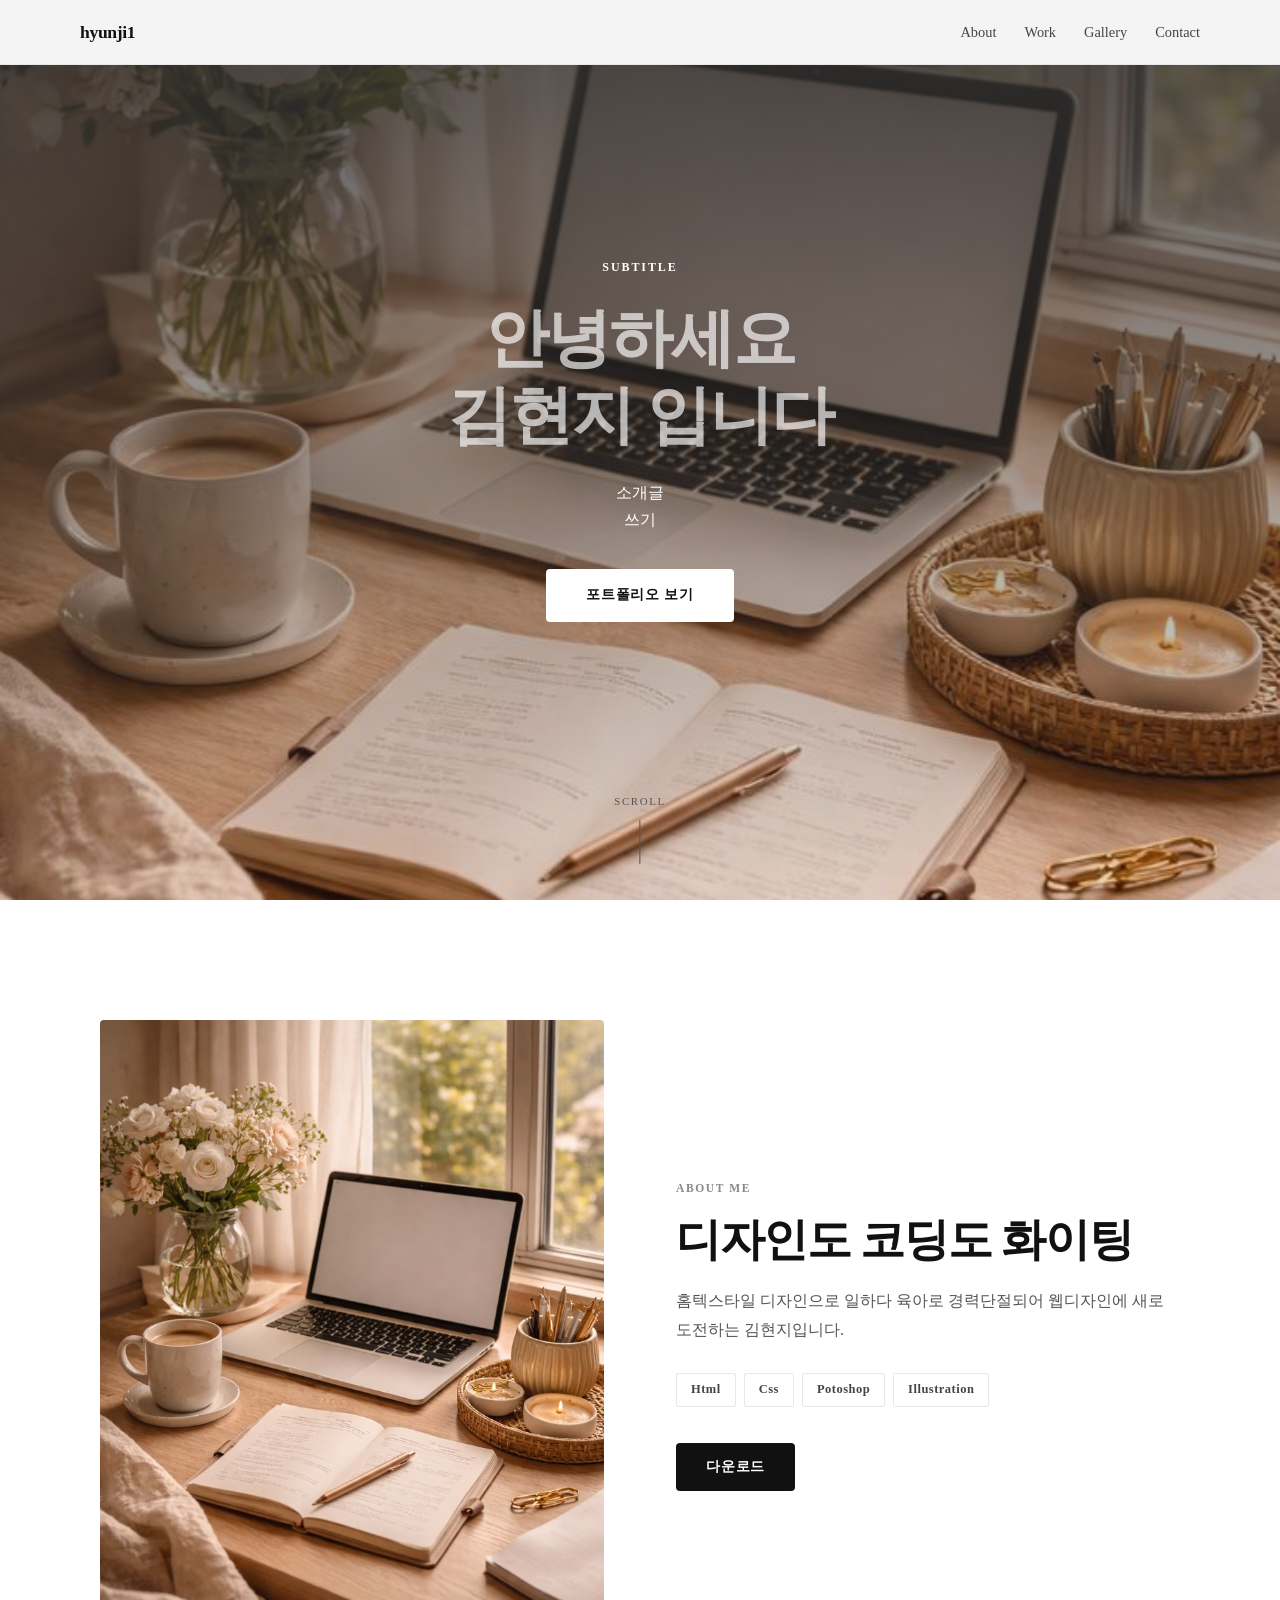
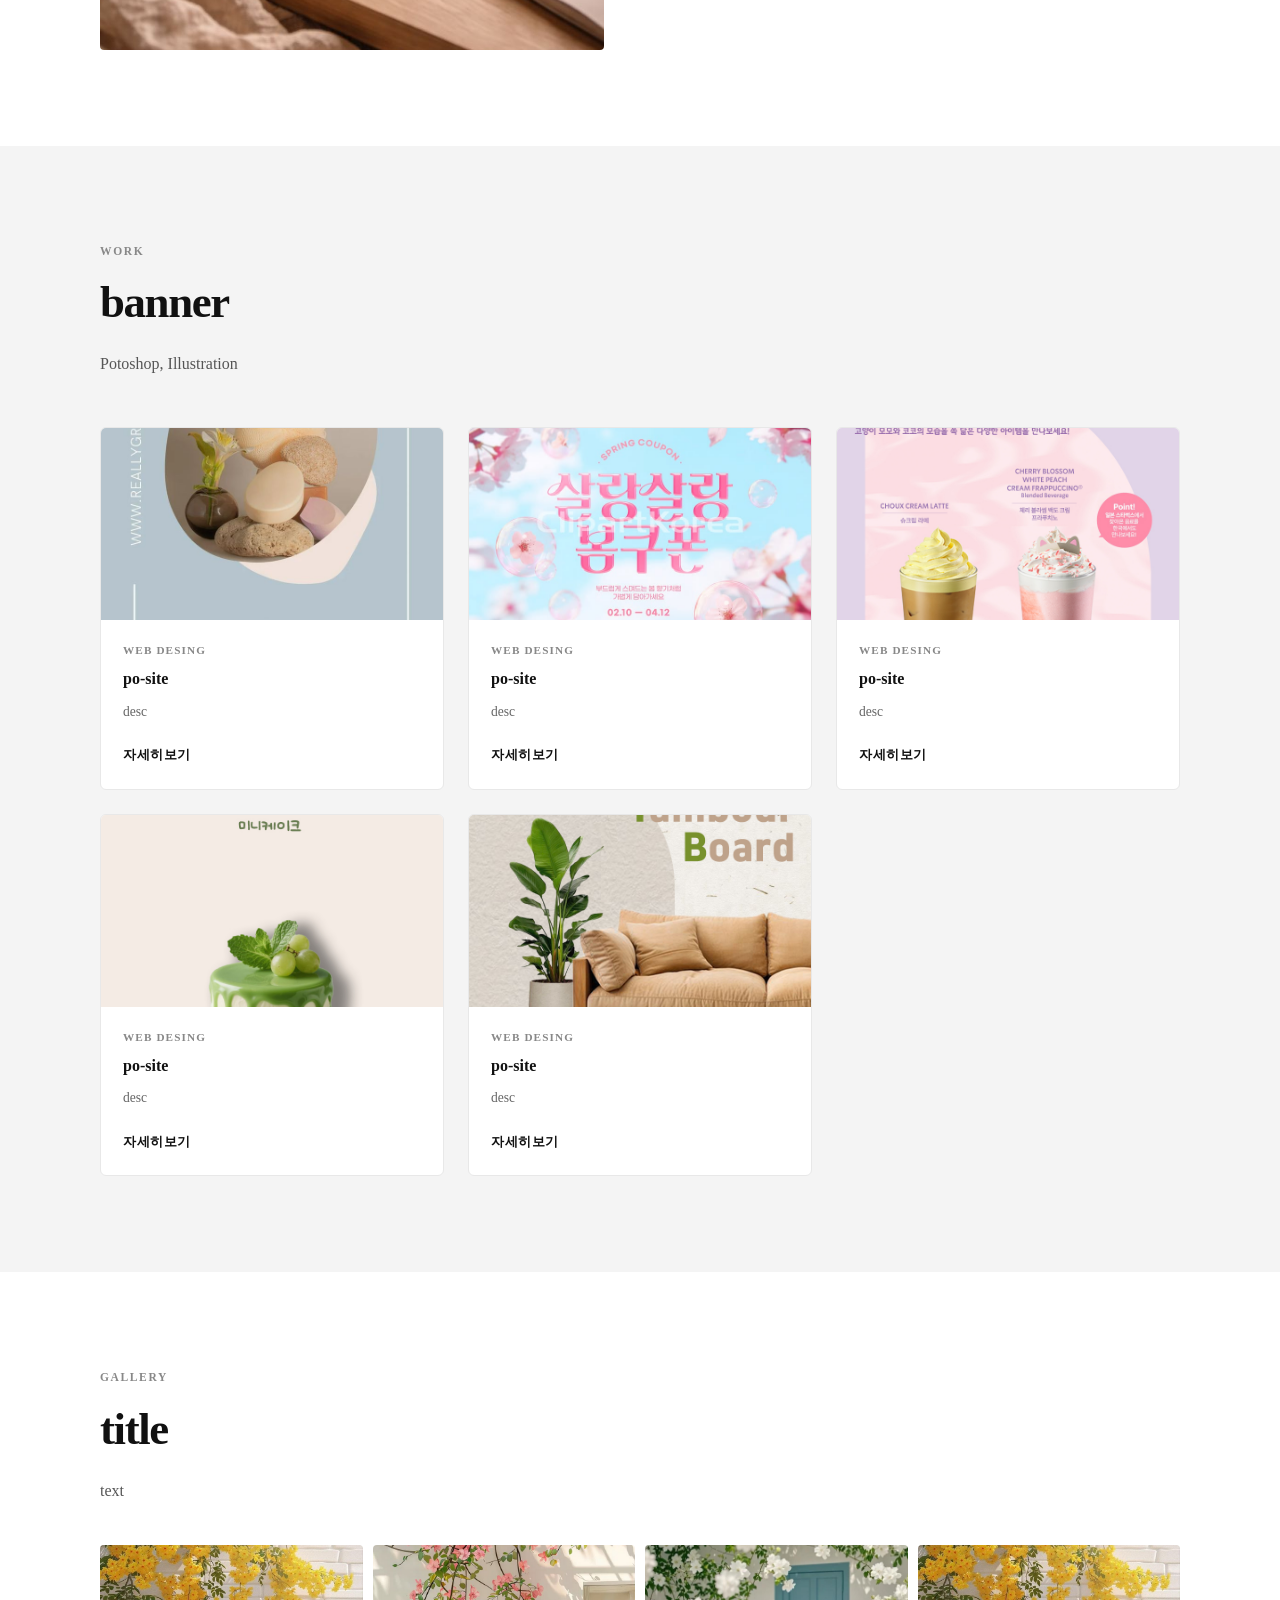
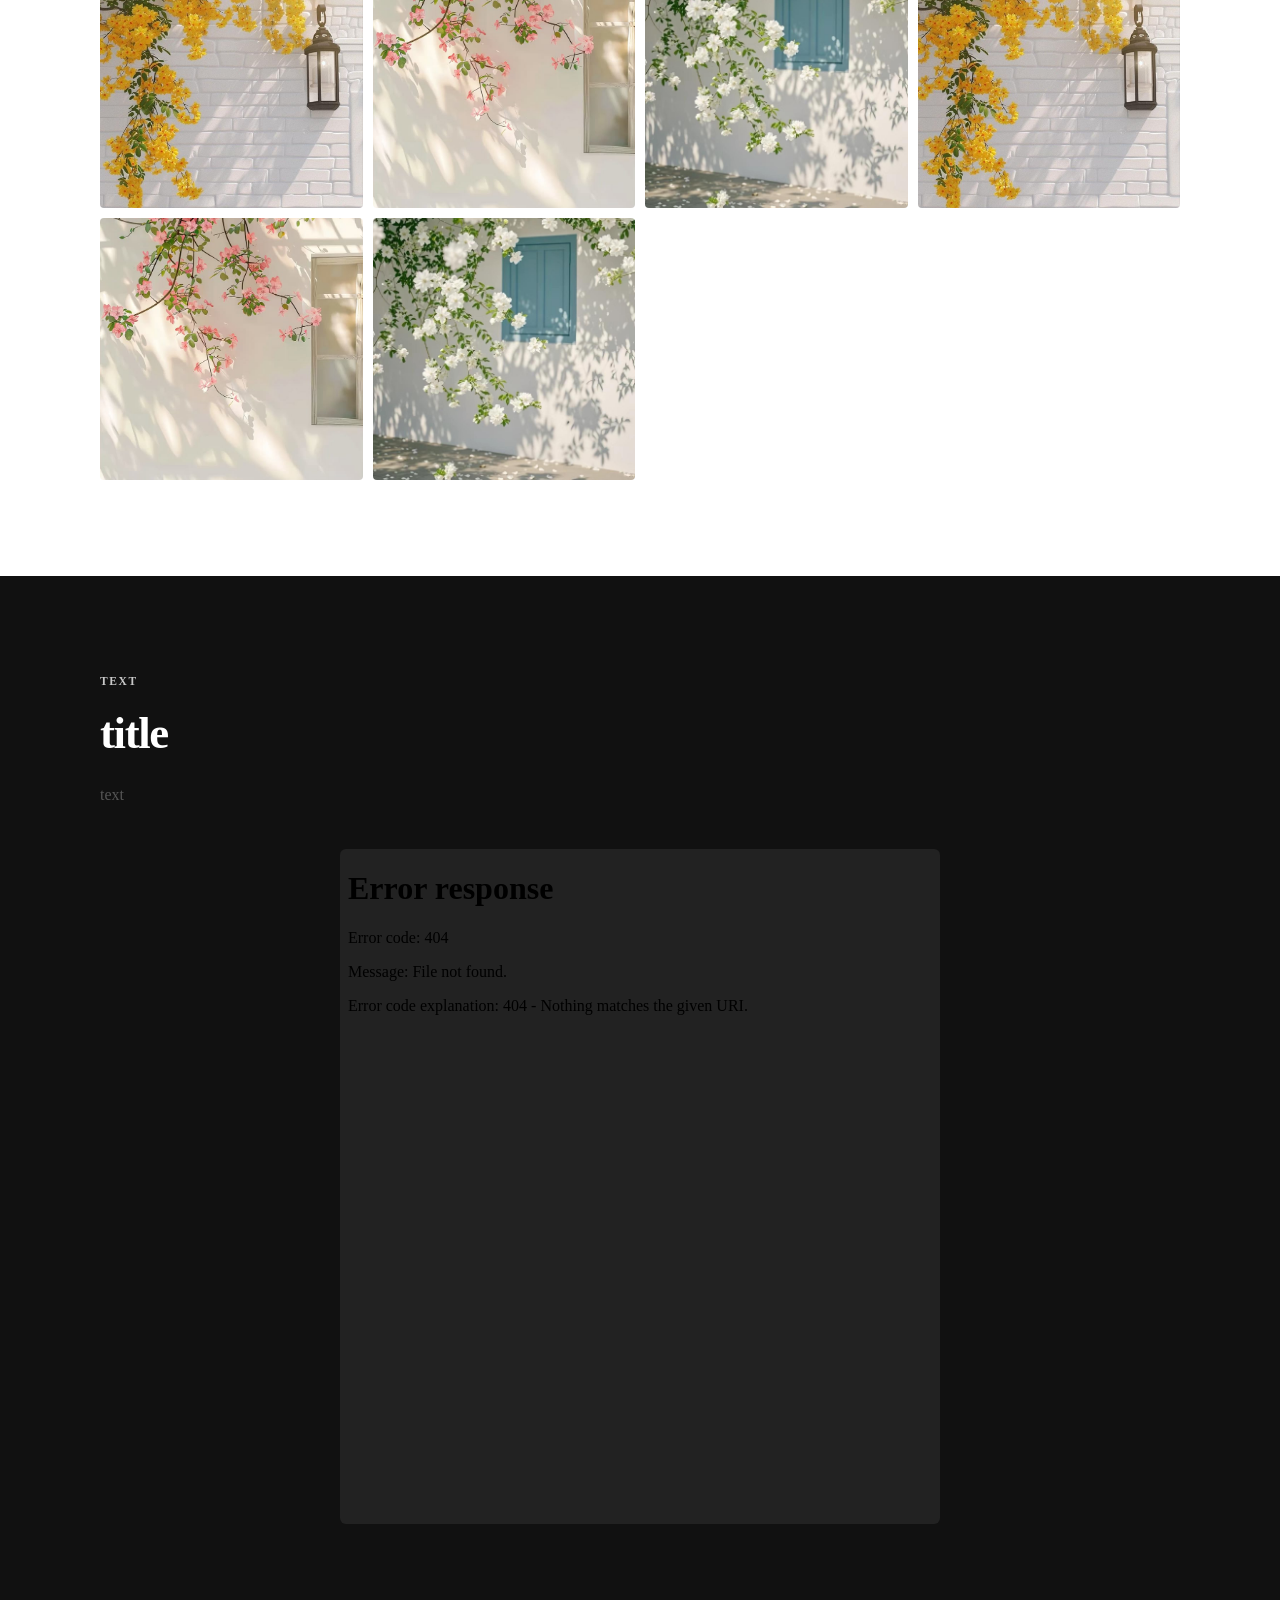
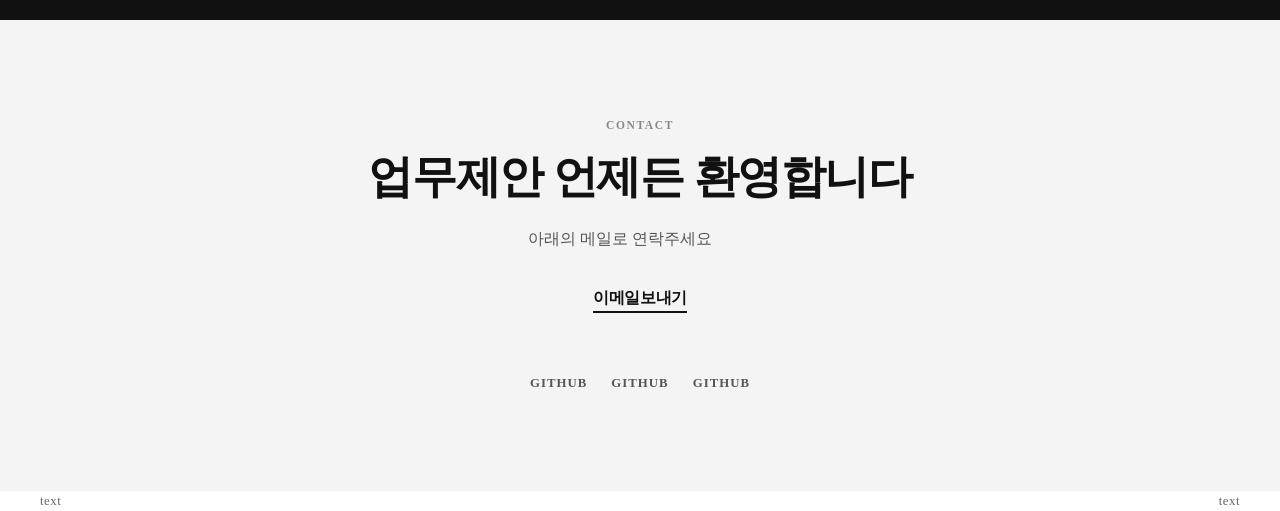
==== commit e4ad24ed: "1" ====
--- a/완성코드.html
+++ b/완성코드.html
@@ -83,50 +83,50 @@
     <!-- work -->
     <section class="section" id="work">
         <div class="work-head">
-            <div class="section-tag">text</div>
-            <h2 class="section-title">title</h2>
-            <p class="section-desc">직접 만들기</p>
+            <div class="section-tag">WORK</div>
+            <h2 class="section-title">banner</h2>
+            <p class="section-desc">Potoshop, Illustration</p>
         </div>    
 
         <div class="card-grid">
             <div class="card">
-                <img src="./이미지/배경1.jpg" alt="cardimg">
-                <div class="card-body">
-                    <div class="card-cat">web Desing</div>
-                    <h3 class="card-title">po-site</h3>
-                    <p class="card-desc">desc</p>
-                    <a href="#" class="card-link">자세히보기</a>
-                </div>
-            </div>
-            <div class="card">
-                <img src="./이미지/배경2.jpg" alt="cardimg">
-                <div class="card-body">
-                    <div class="card-cat">web Desing</div>
-                    <h3 class="card-title">po-site</h3>
-                    <p class="card-desc">desc</p>
-                    <a href="#" class="card-link">자세히보기</a>
-                </div>
-            </div>
-            <div class="card">
-                <img src="./이미지/배경3.jpg" alt="cardimg">
-                <div class="card-body">
-                    <div class="card-cat">web Desing</div>
-                    <h3 class="card-title">po-site</h3>
-                    <p class="card-desc">desc</p>
-                    <a href="#" class="card-link">자세히보기</a>
-                </div>
-            </div>
-            <div class="card">
-                <img src="./이미지/배경1.jpg" alt="cardimg">
-                <div class="card-body">
-                    <div class="card-cat">web Desing</div>
-                    <h3 class="card-title">po-site</h3>
-                    <p class="card-desc">desc</p>
-                    <a href="#" class="card-link">자세히보기</a>
-                </div>
-            </div>
-            <div class="card">
-                <img src="./이미지/배경2.jpg" alt="cardimg">
+                <img src="./이미지/03.23-1.jpg" alt="cardimg">
+                <div class="card-body">
+                    <div class="card-cat">web Desing</div>
+                    <h3 class="card-title">po-site</h3>
+                    <p class="card-desc">desc</p>
+                    <a href="#" class="card-link">자세히보기</a>
+                </div>
+            </div>
+            <div class="card">
+                <img src="./이미지/03.23-2.jpg" alt="cardimg">
+                <div class="card-body">
+                    <div class="card-cat">web Desing</div>
+                    <h3 class="card-title">po-site</h3>
+                    <p class="card-desc">desc</p>
+                    <a href="#" class="card-link">자세히보기</a>
+                </div>
+            </div>
+            <div class="card">
+                <img src="./이미지/3.28 01.jpg" alt="cardimg">
+                <div class="card-body">
+                    <div class="card-cat">web Desing</div>
+                    <h3 class="card-title">po-site</h3>
+                    <p class="card-desc">desc</p>
+                    <a href="#" class="card-link">자세히보기</a>
+                </div>
+            </div>
+            <div class="card">
+                <img src="./이미지/3.28 02.jpg" alt="cardimg">
+                <div class="card-body">
+                    <div class="card-cat">web Desing</div>
+                    <h3 class="card-title">po-site</h3>
+                    <p class="card-desc">desc</p>
+                    <a href="#" class="card-link">자세히보기</a>
+                </div>
+            </div>
+            <div class="card">
+                <img src="./이미지/3.29.jpg" alt="cardimg">
                 <div class="card-body">
                     <div class="card-cat">web Desing</div>
                     <h3 class="card-title">po-site</h3>
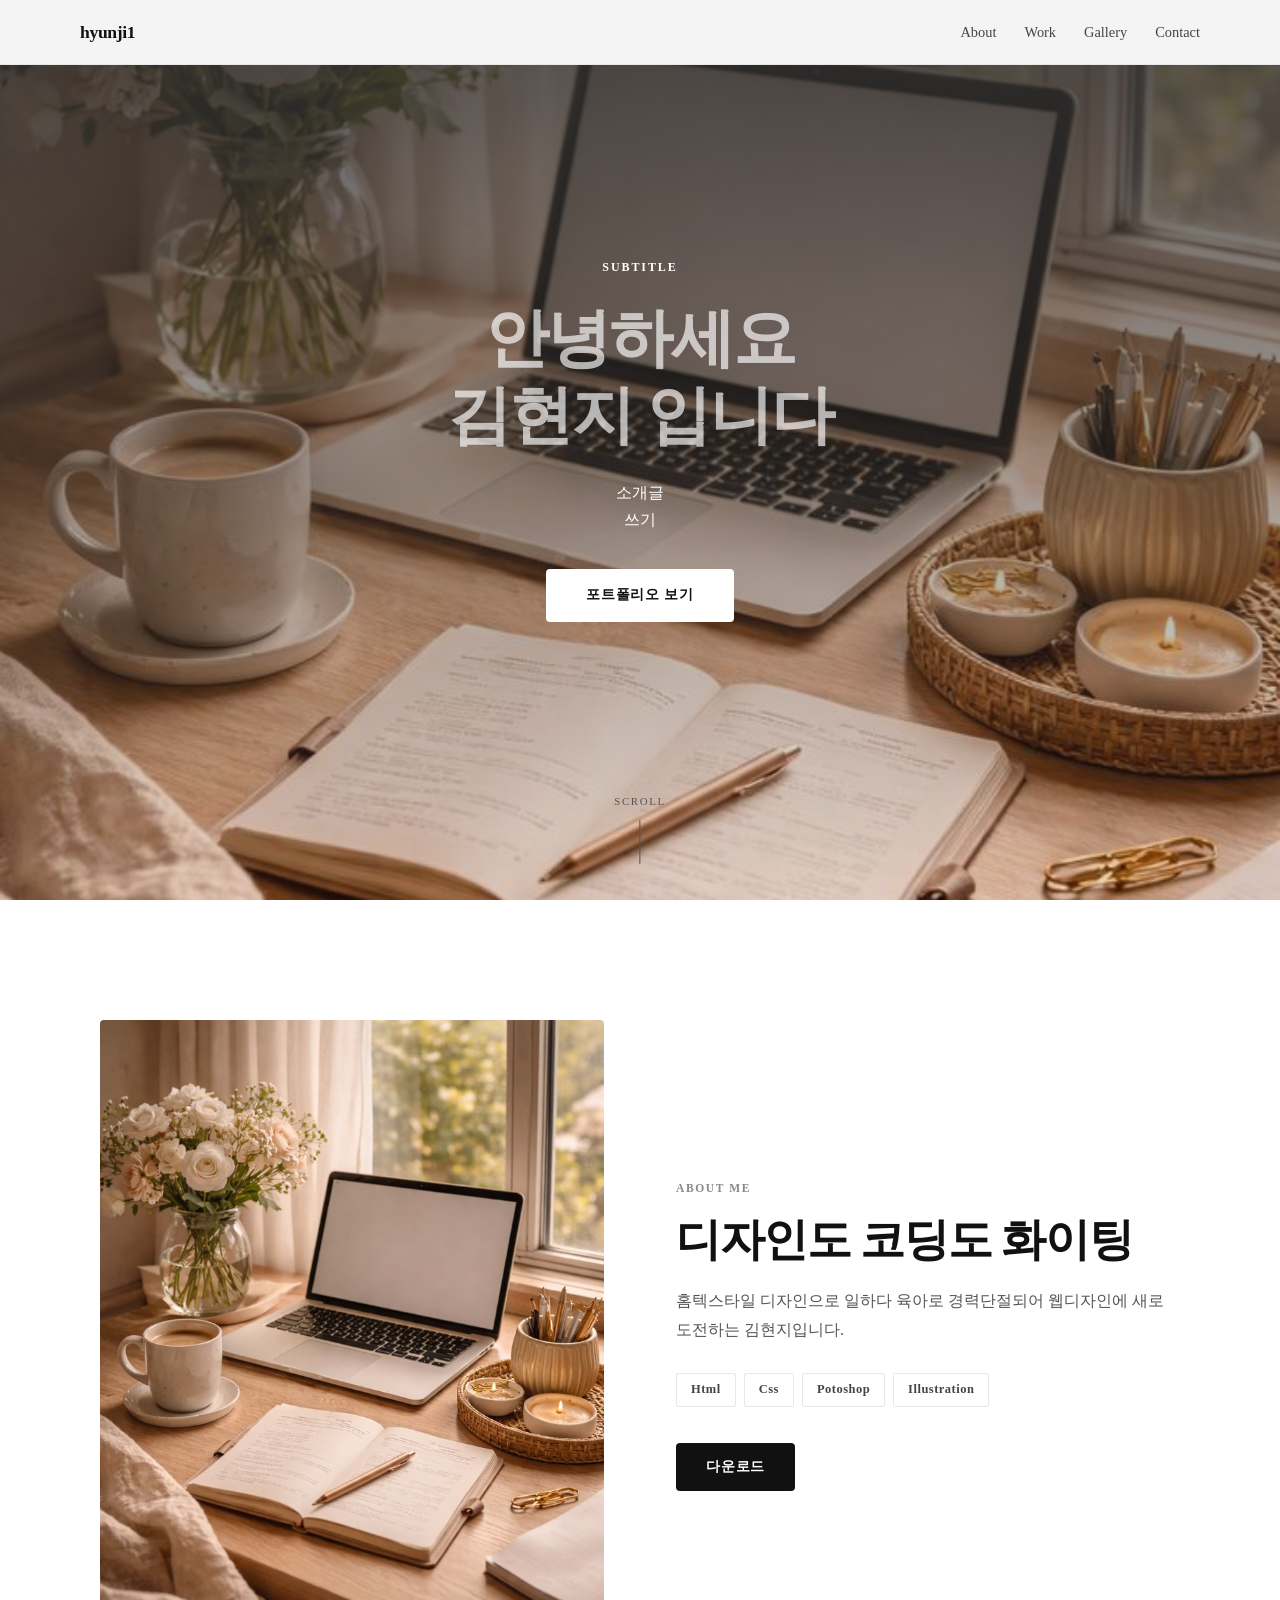
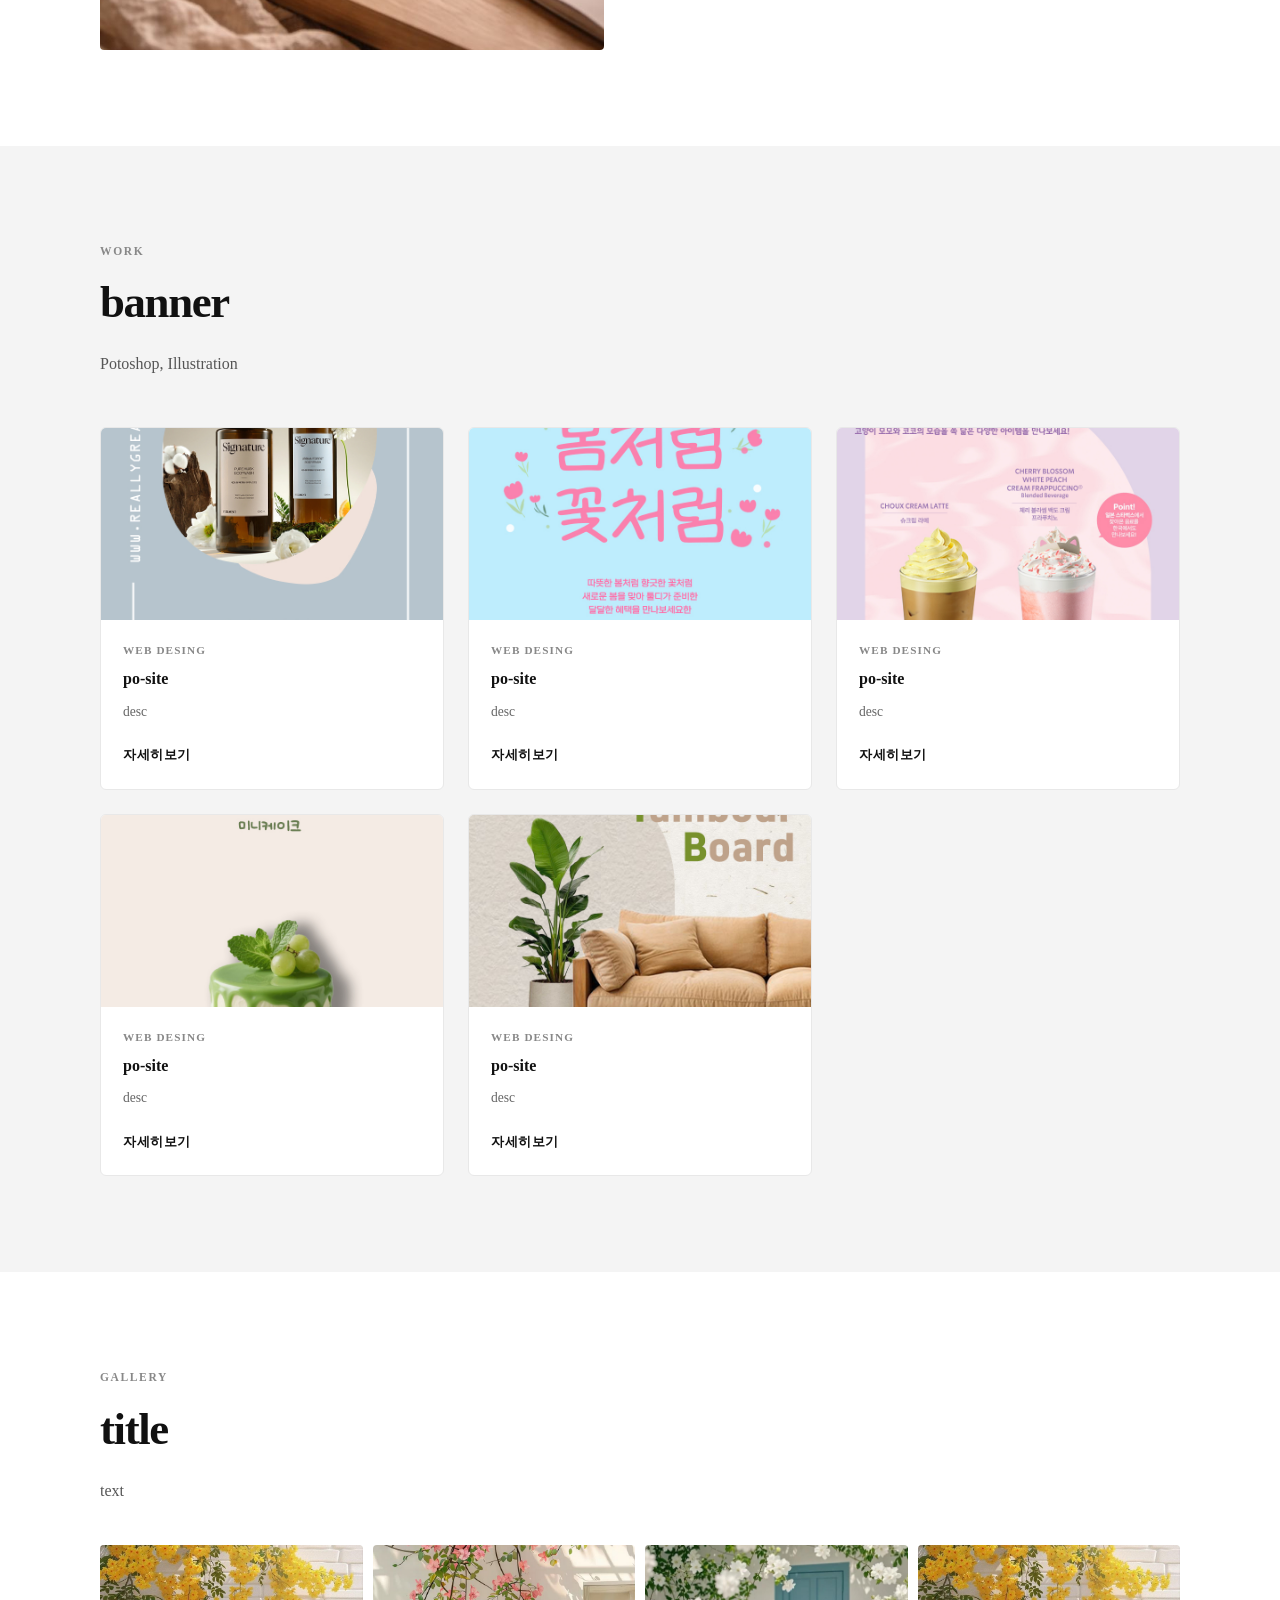
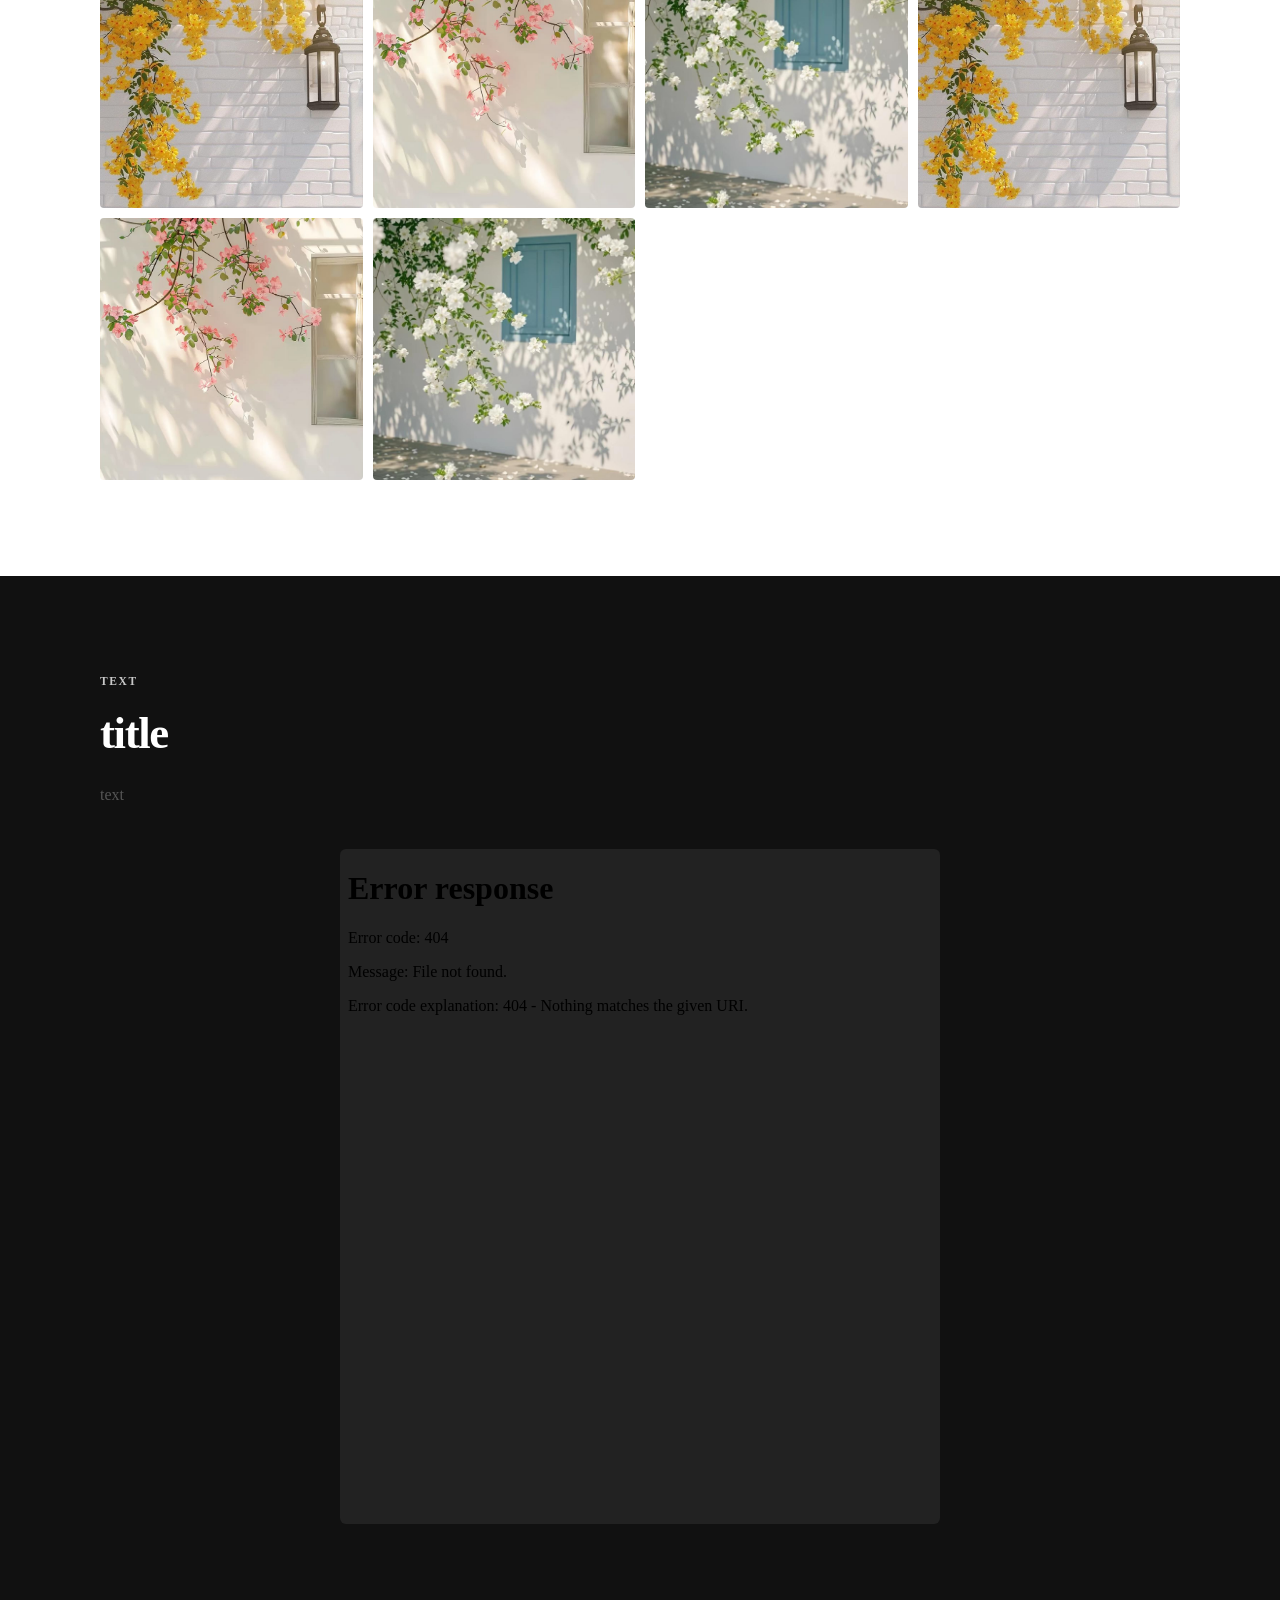
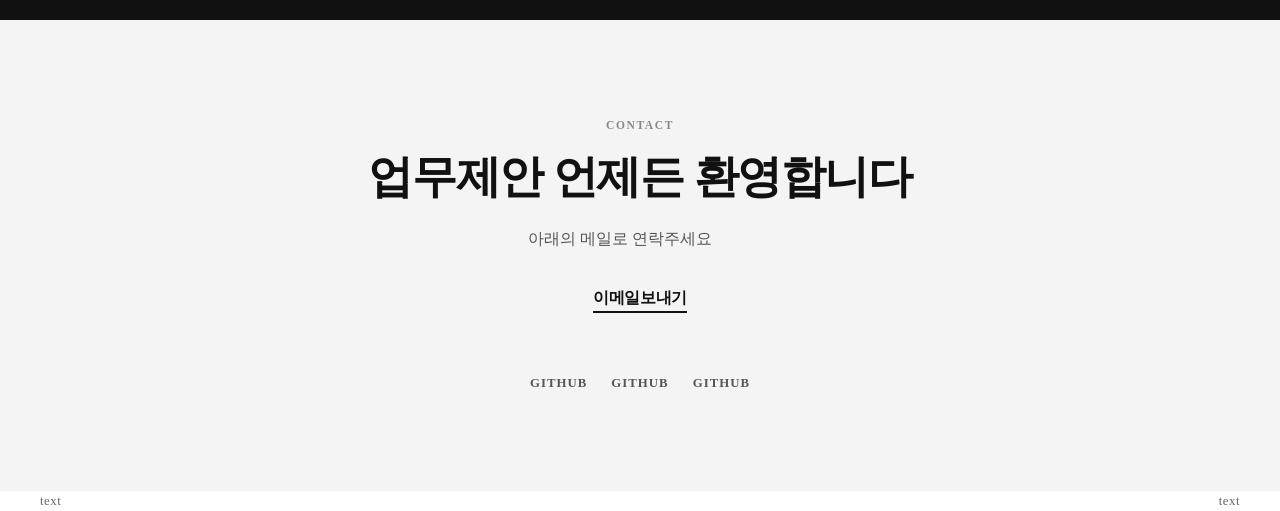
==== commit 7d8b5942: "1" ====
--- a/완성코드.html
+++ b/완성코드.html
@@ -90,16 +90,16 @@
 
         <div class="card-grid">
             <div class="card">
-                <img src="./이미지/03.23-1.jpg" alt="cardimg">
-                <div class="card-body">
-                    <div class="card-cat">web Desing</div>
-                    <h3 class="card-title">po-site</h3>
-                    <p class="card-desc">desc</p>
-                    <a href="#" class="card-link">자세히보기</a>
-                </div>
-            </div>
-            <div class="card">
-                <img src="./이미지/03.23-2.jpg" alt="cardimg">
+                <img src="./이미지/03.24 01.jpg" alt="cardimg">
+                <div class="card-body">
+                    <div class="card-cat">web Desing</div>
+                    <h3 class="card-title">po-site</h3>
+                    <p class="card-desc">desc</p>
+                    <a href="#" class="card-link">자세히보기</a>
+                </div>
+            </div>
+            <div class="card">
+                <img src="./이미지/03.25.jpg" alt="cardimg">
                 <div class="card-body">
                     <div class="card-cat">web Desing</div>
                     <h3 class="card-title">po-site</h3>
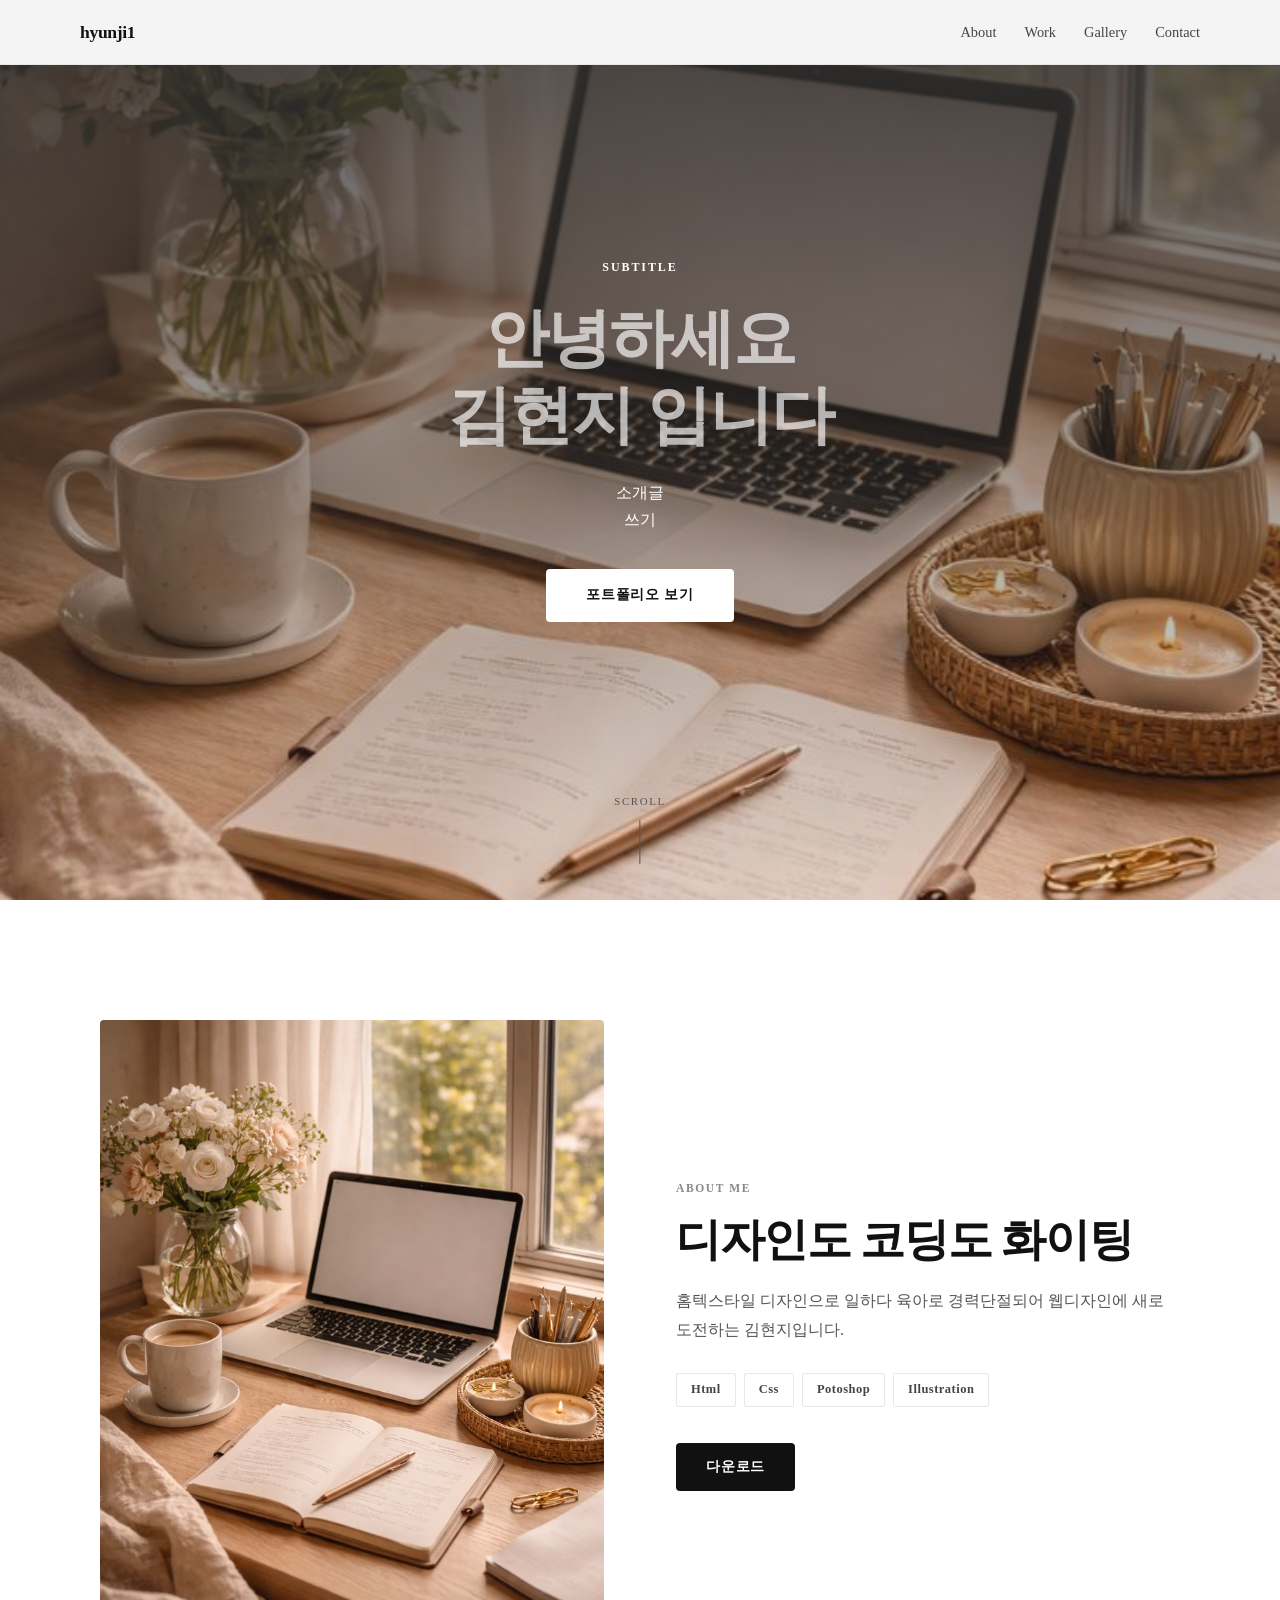
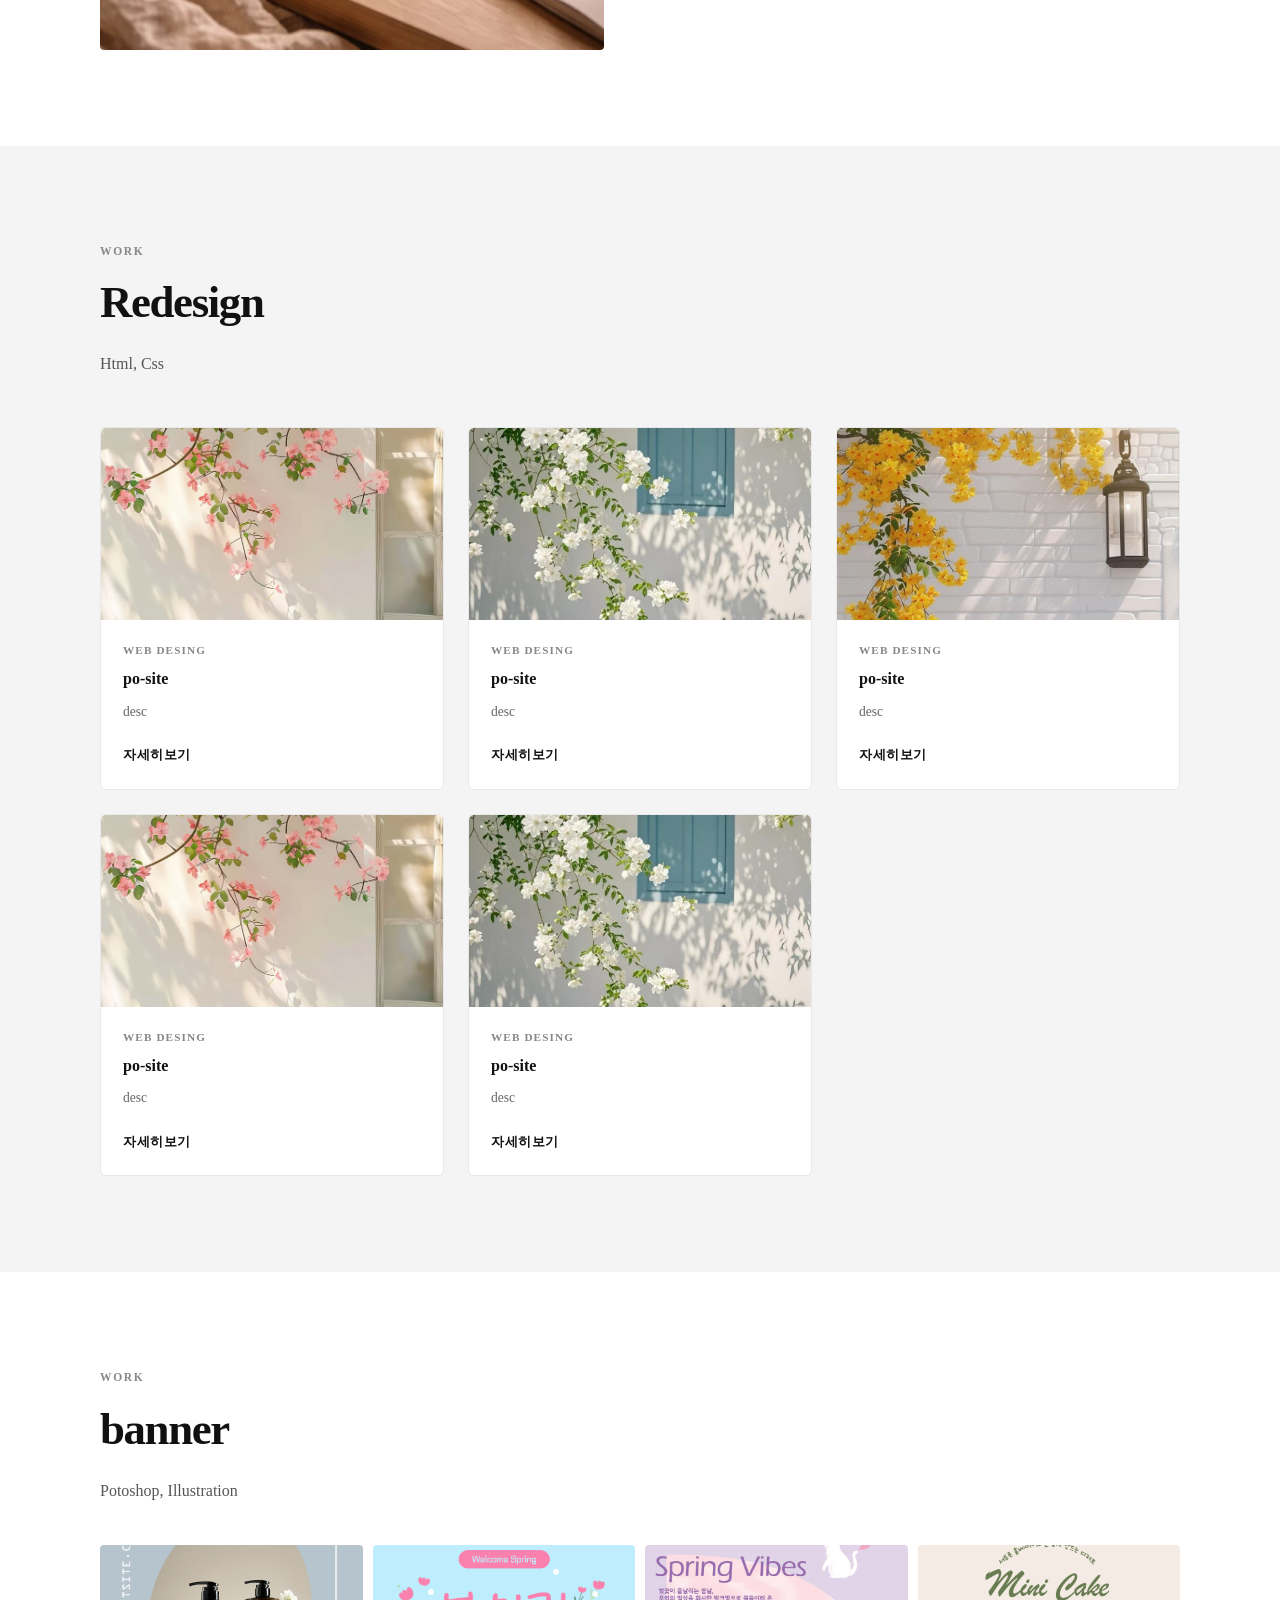
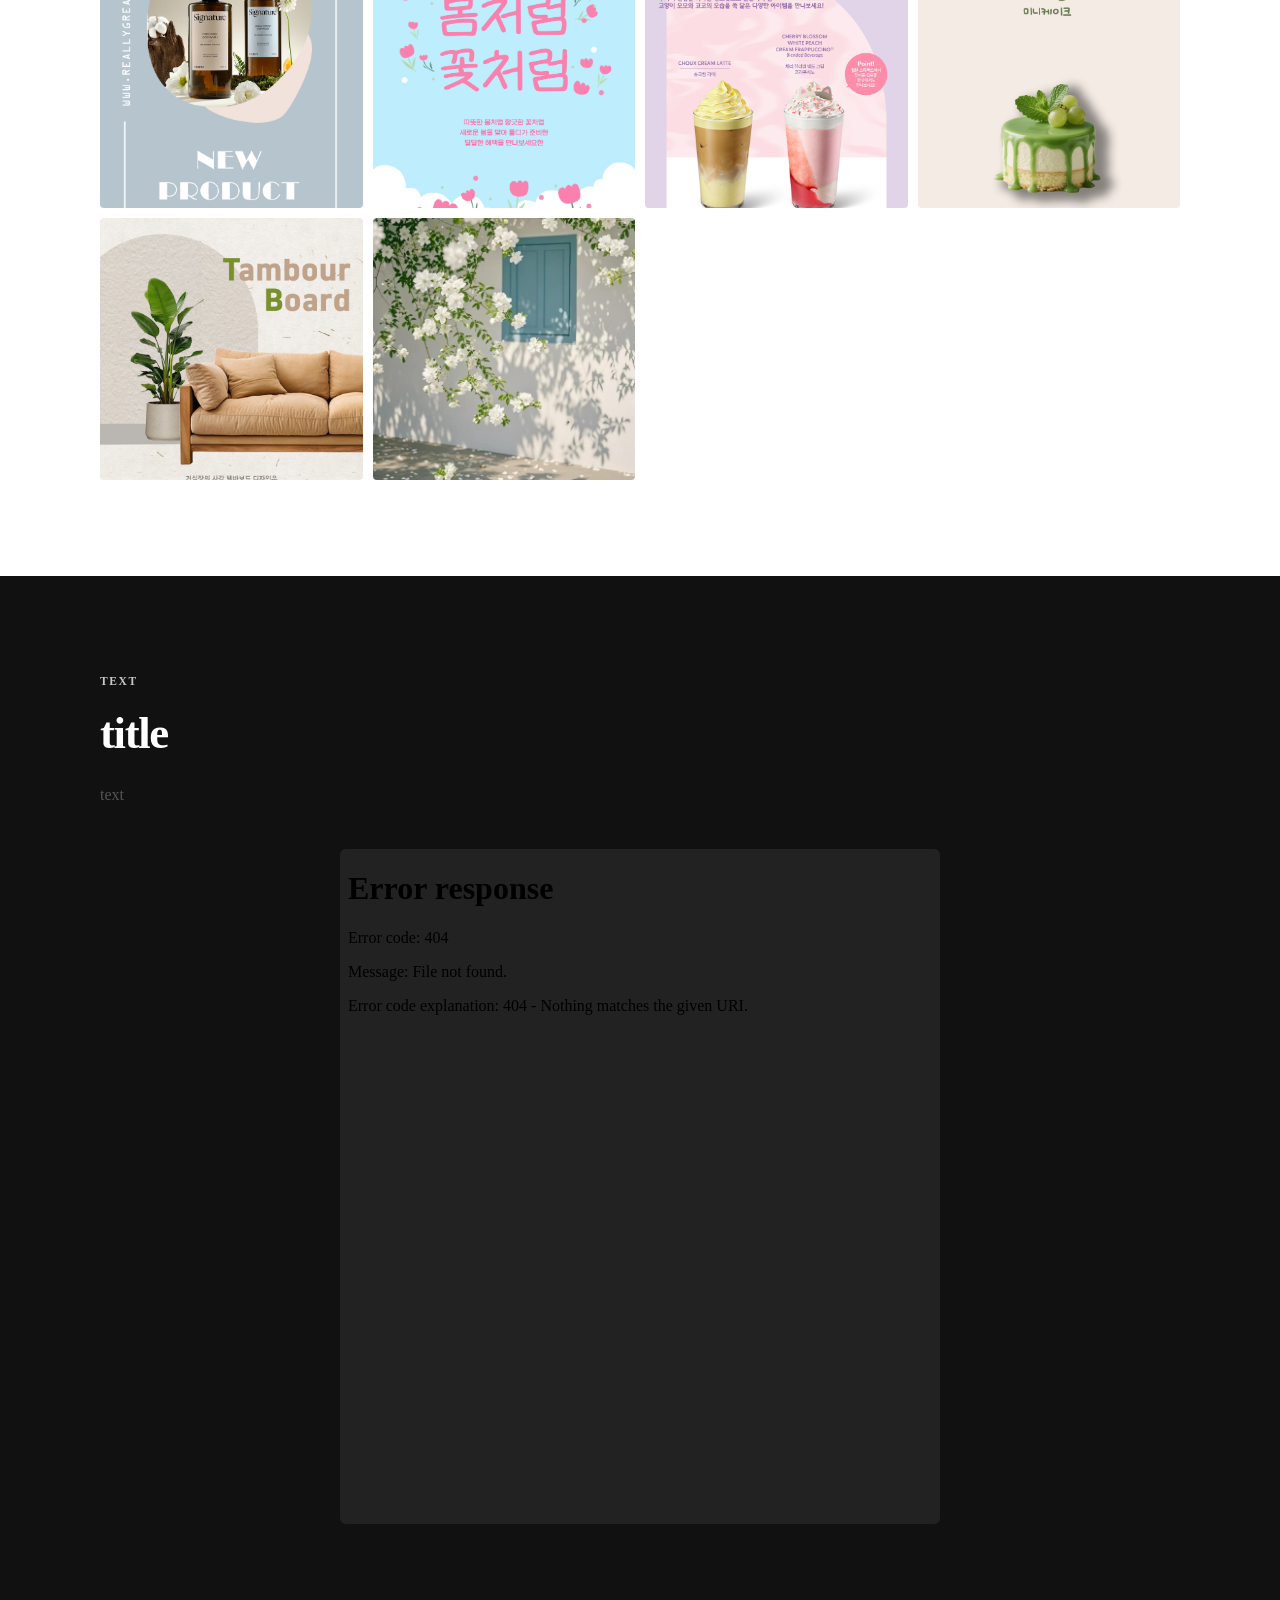
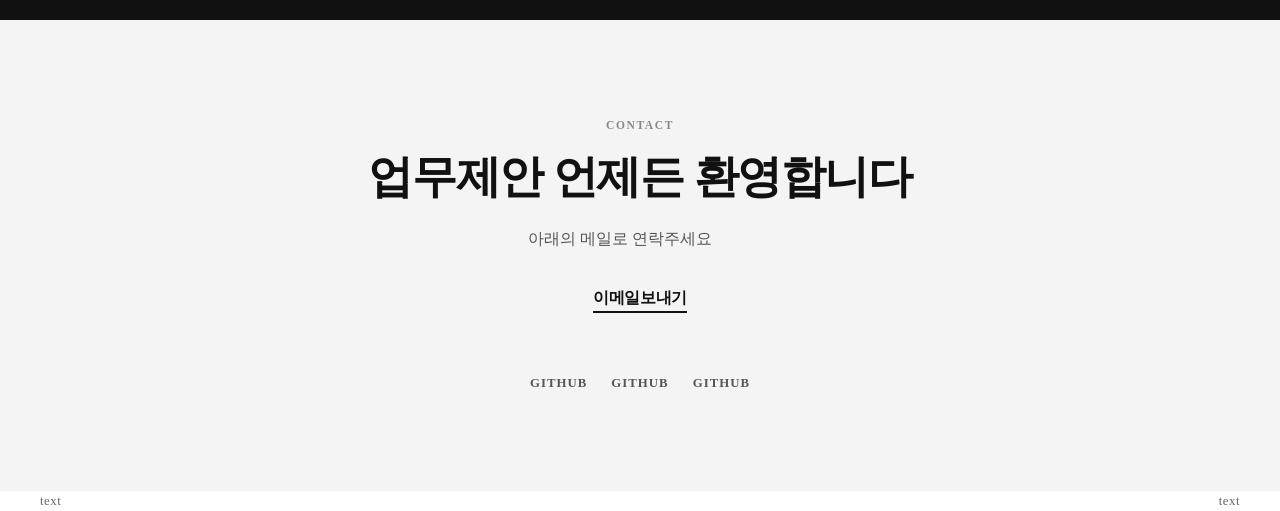
==== commit 9b2d0026: "1" ====
--- a/완성코드.html
+++ b/완성코드.html
@@ -84,49 +84,49 @@
     <section class="section" id="work">
         <div class="work-head">
             <div class="section-tag">WORK</div>
-            <h2 class="section-title">banner</h2>
-            <p class="section-desc">Potoshop, Illustration</p>
+            <h2 class="section-title">Redesign</h2>
+            <p class="section-desc">Html, Css</p>
         </div>    
 
         <div class="card-grid">
             <div class="card">
-                <img src="./이미지/03.24 01.jpg" alt="cardimg">
-                <div class="card-body">
-                    <div class="card-cat">web Desing</div>
-                    <h3 class="card-title">po-site</h3>
-                    <p class="card-desc">desc</p>
-                    <a href="#" class="card-link">자세히보기</a>
-                </div>
-            </div>
-            <div class="card">
-                <img src="./이미지/03.25.jpg" alt="cardimg">
-                <div class="card-body">
-                    <div class="card-cat">web Desing</div>
-                    <h3 class="card-title">po-site</h3>
-                    <p class="card-desc">desc</p>
-                    <a href="#" class="card-link">자세히보기</a>
-                </div>
-            </div>
-            <div class="card">
-                <img src="./이미지/3.28 01.jpg" alt="cardimg">
-                <div class="card-body">
-                    <div class="card-cat">web Desing</div>
-                    <h3 class="card-title">po-site</h3>
-                    <p class="card-desc">desc</p>
-                    <a href="#" class="card-link">자세히보기</a>
-                </div>
-            </div>
-            <div class="card">
-                <img src="./이미지/3.28 02.jpg" alt="cardimg">
-                <div class="card-body">
-                    <div class="card-cat">web Desing</div>
-                    <h3 class="card-title">po-site</h3>
-                    <p class="card-desc">desc</p>
-                    <a href="#" class="card-link">자세히보기</a>
-                </div>
-            </div>
-            <div class="card">
-                <img src="./이미지/3.29.jpg" alt="cardimg">
+                <img src="./이미지/배경1.jpg" alt="cardimg">
+                <div class="card-body">
+                    <div class="card-cat">web Desing</div>
+                    <h3 class="card-title">po-site</h3>
+                    <p class="card-desc">desc</p>
+                    <a href="#" class="card-link">자세히보기</a>
+                </div>
+            </div>
+            <div class="card">
+                <img src="./이미지/배경2.jpg" alt="cardimg">
+                <div class="card-body">
+                    <div class="card-cat">web Desing</div>
+                    <h3 class="card-title">po-site</h3>
+                    <p class="card-desc">desc</p>
+                    <a href="#" class="card-link">자세히보기</a>
+                </div>
+            </div>
+            <div class="card">
+                <img src="./이미지/배경3.jpg" alt="cardimg">
+                <div class="card-body">
+                    <div class="card-cat">web Desing</div>
+                    <h3 class="card-title">po-site</h3>
+                    <p class="card-desc">desc</p>
+                    <a href="#" class="card-link">자세히보기</a>
+                </div>
+            </div>
+            <div class="card">
+                <img src="./이미지/배경1.jpg" alt="cardimg">
+                <div class="card-body">
+                    <div class="card-cat">web Desing</div>
+                    <h3 class="card-title">po-site</h3>
+                    <p class="card-desc">desc</p>
+                    <a href="#" class="card-link">자세히보기</a>
+                </div>
+            </div>
+            <div class="card">
+                <img src="./이미지/배경2.jpg" alt="cardimg">
                 <div class="card-body">
                     <div class="card-cat">web Desing</div>
                     <h3 class="card-title">po-site</h3>
@@ -140,26 +140,26 @@
     <!-- gallery -->
     <section class="section" id="gallery">
         <div class="gallery-head">
-            <div class="section-tag">Gallery</div>
-            <h2 class="section-title">title</h2>
-            <p class="section-desc">text</p>
+            <div class="section-tag">WORK</div>
+            <h2 class="section-title">banner</h2>
+            <p class="section-desc">Potoshop, Illustration</p>
         </div>
 
         <div class="gallery-grid">
             <div class="g-item">
-                <img src="./이미지/배경3.jpg" alt="gimg1">
+                <img src="./이미지/03.24 01.jpg" alt="gimg1">
             </div>
             <div class="g-item">    
-                <img src="./이미지/배경1.jpg" alt="gimg1">
-            </div>
-            <div class="g-item">
-                <img src="./이미지/배경2.jpg" alt="gimg1">
-            </div>
-            <div class="g-item">
-                <img src="./이미지/배경3.jpg" alt="gimg1">
+                <img src="./이미지/03.25.jpg" alt="gimg1">
+            </div>
+            <div class="g-item">
+                <img src="./이미지/3.28 01.jpg" alt="gimg1">
+            </div>
+            <div class="g-item">
+                <img src="./이미지/3.28 02.jpg" alt="gimg1">
             </div>
             <div class="g-item">    
-                <img src="./이미지/배경1.jpg" alt="gimg1">
+                <img src="./이미지/3.29.jpg" alt="gimg1">
             </div>
             <div class="g-item">
                 <img src="./이미지/배경2.jpg" alt="gimg1">
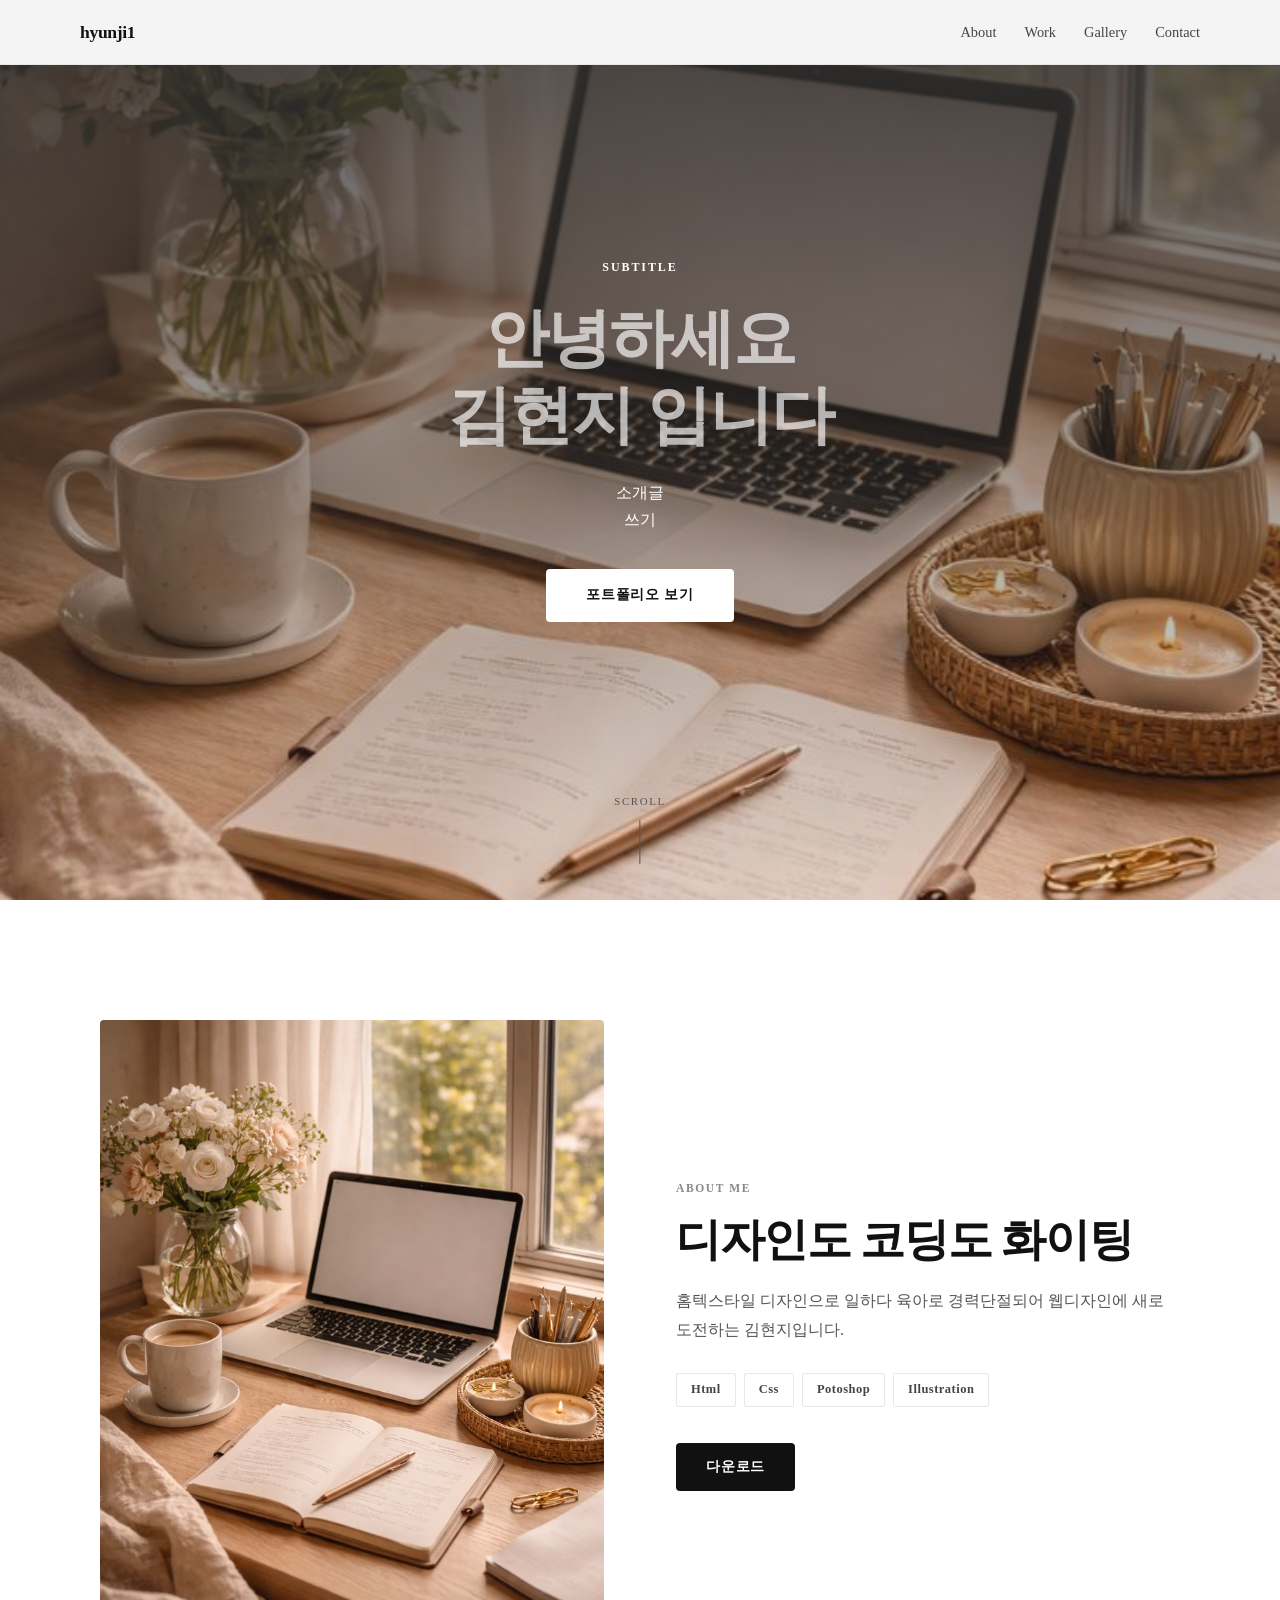
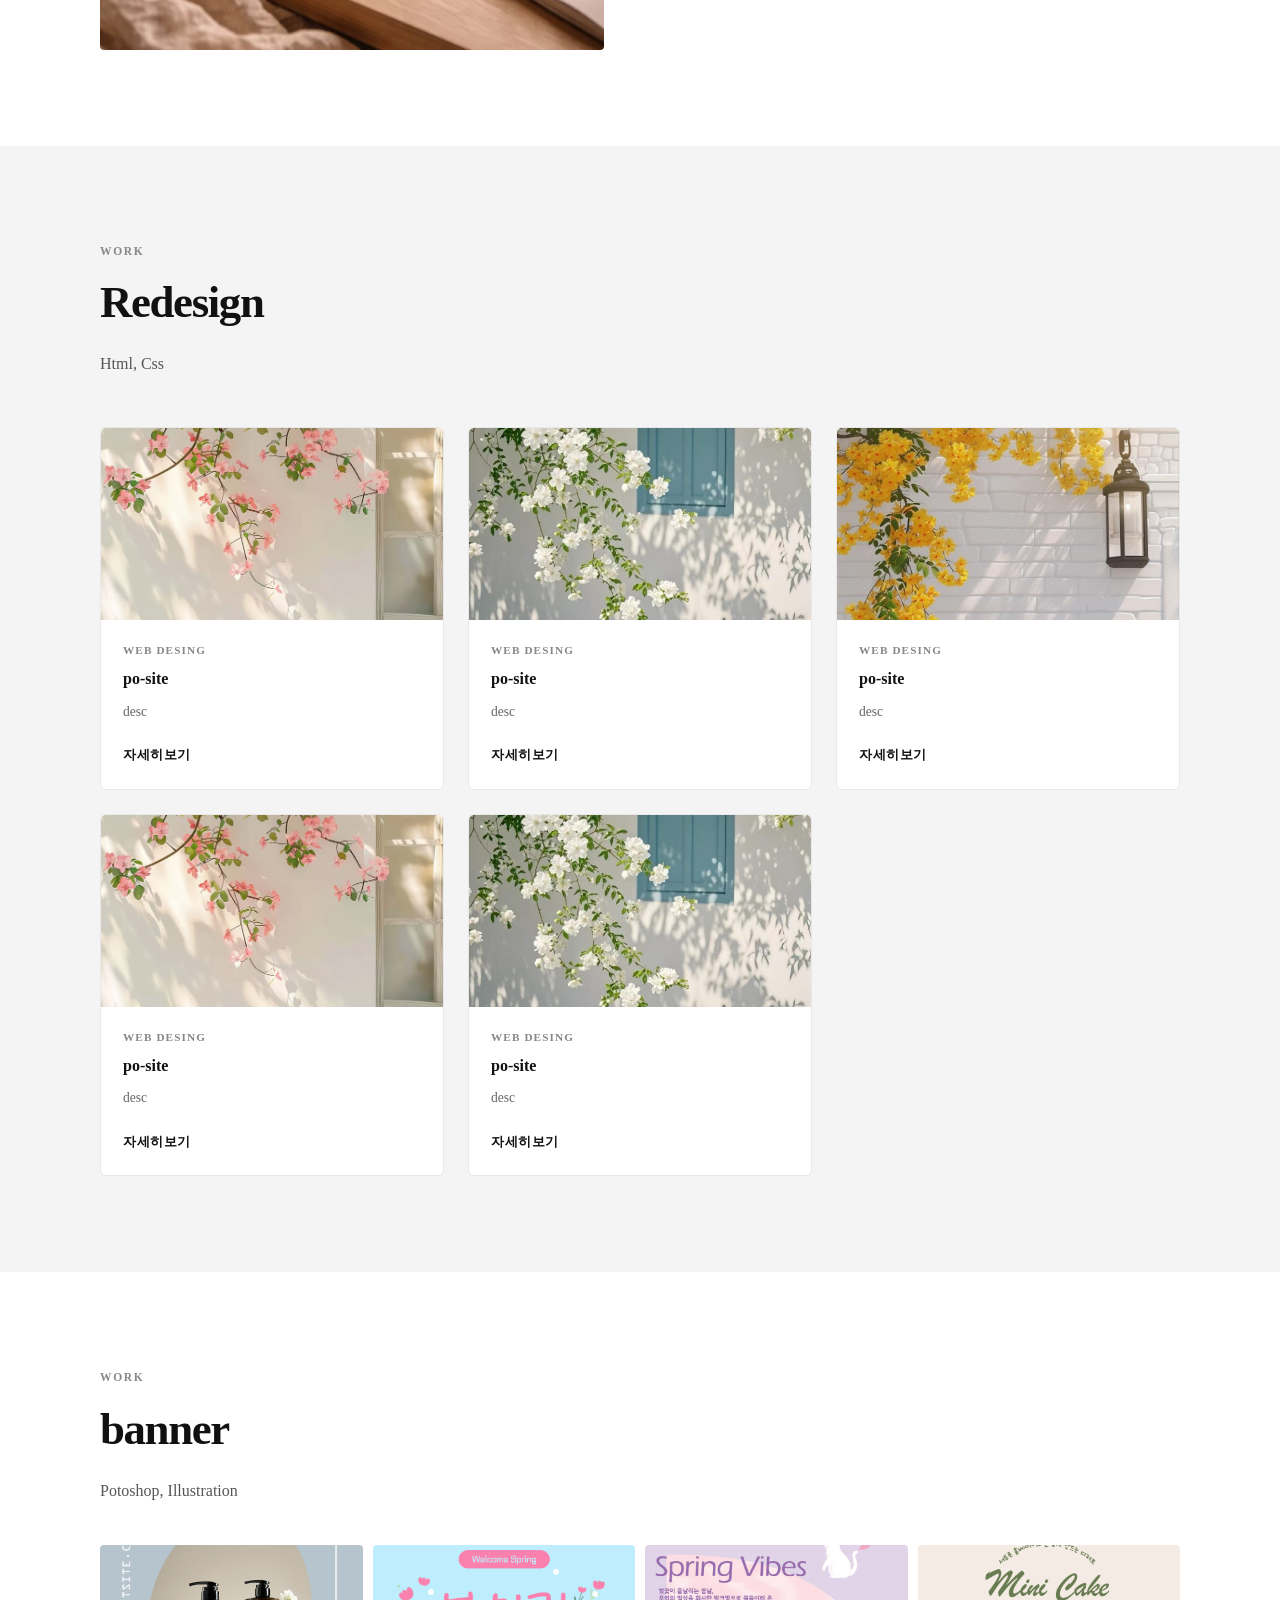
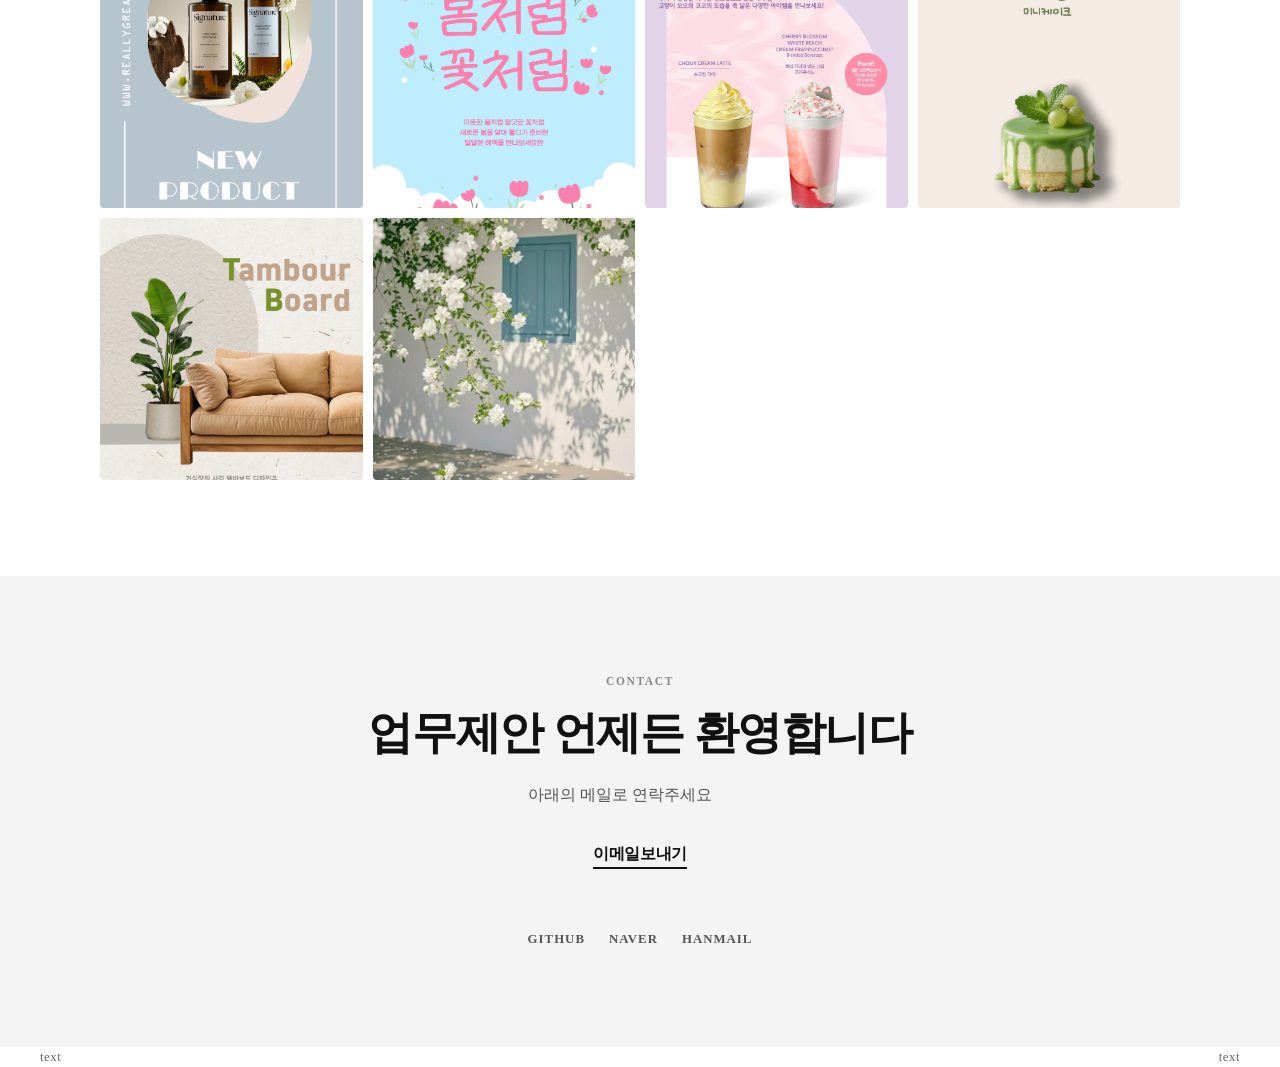
==== commit 12fa900d: "1" ====
--- a/완성코드.html
+++ b/완성코드.html
@@ -168,7 +168,7 @@
     </section>
 
     <!-- video -->
-    <section id="video">
+    <!-- <section id="video">
         <div class="video-head">
             <div class="section-tag">text</div>
             <h2 class="section-title">title</h2>
@@ -180,7 +180,7 @@
                 <iframe src="../03.25/ripple.mp4" title="title" frameborder="0" allowfullscreen></iframe>
             </div>
         </div>
-    </section>
+    </section> -->
 
     <!-- contact -->
     <section class="section" id="contact">
@@ -193,8 +193,8 @@
 
             <ul class="sns-list">
                 <li><a href="#">GitHub</a></li>
-                <li><a href="#">GitHub</a></li>
-                <li><a href="#">GitHub</a></li>
+                <li><a href="#">Naver</a></li>
+                <li><a href="#">Hanmail</a></li>
             </ul>
         </div>
     </section>
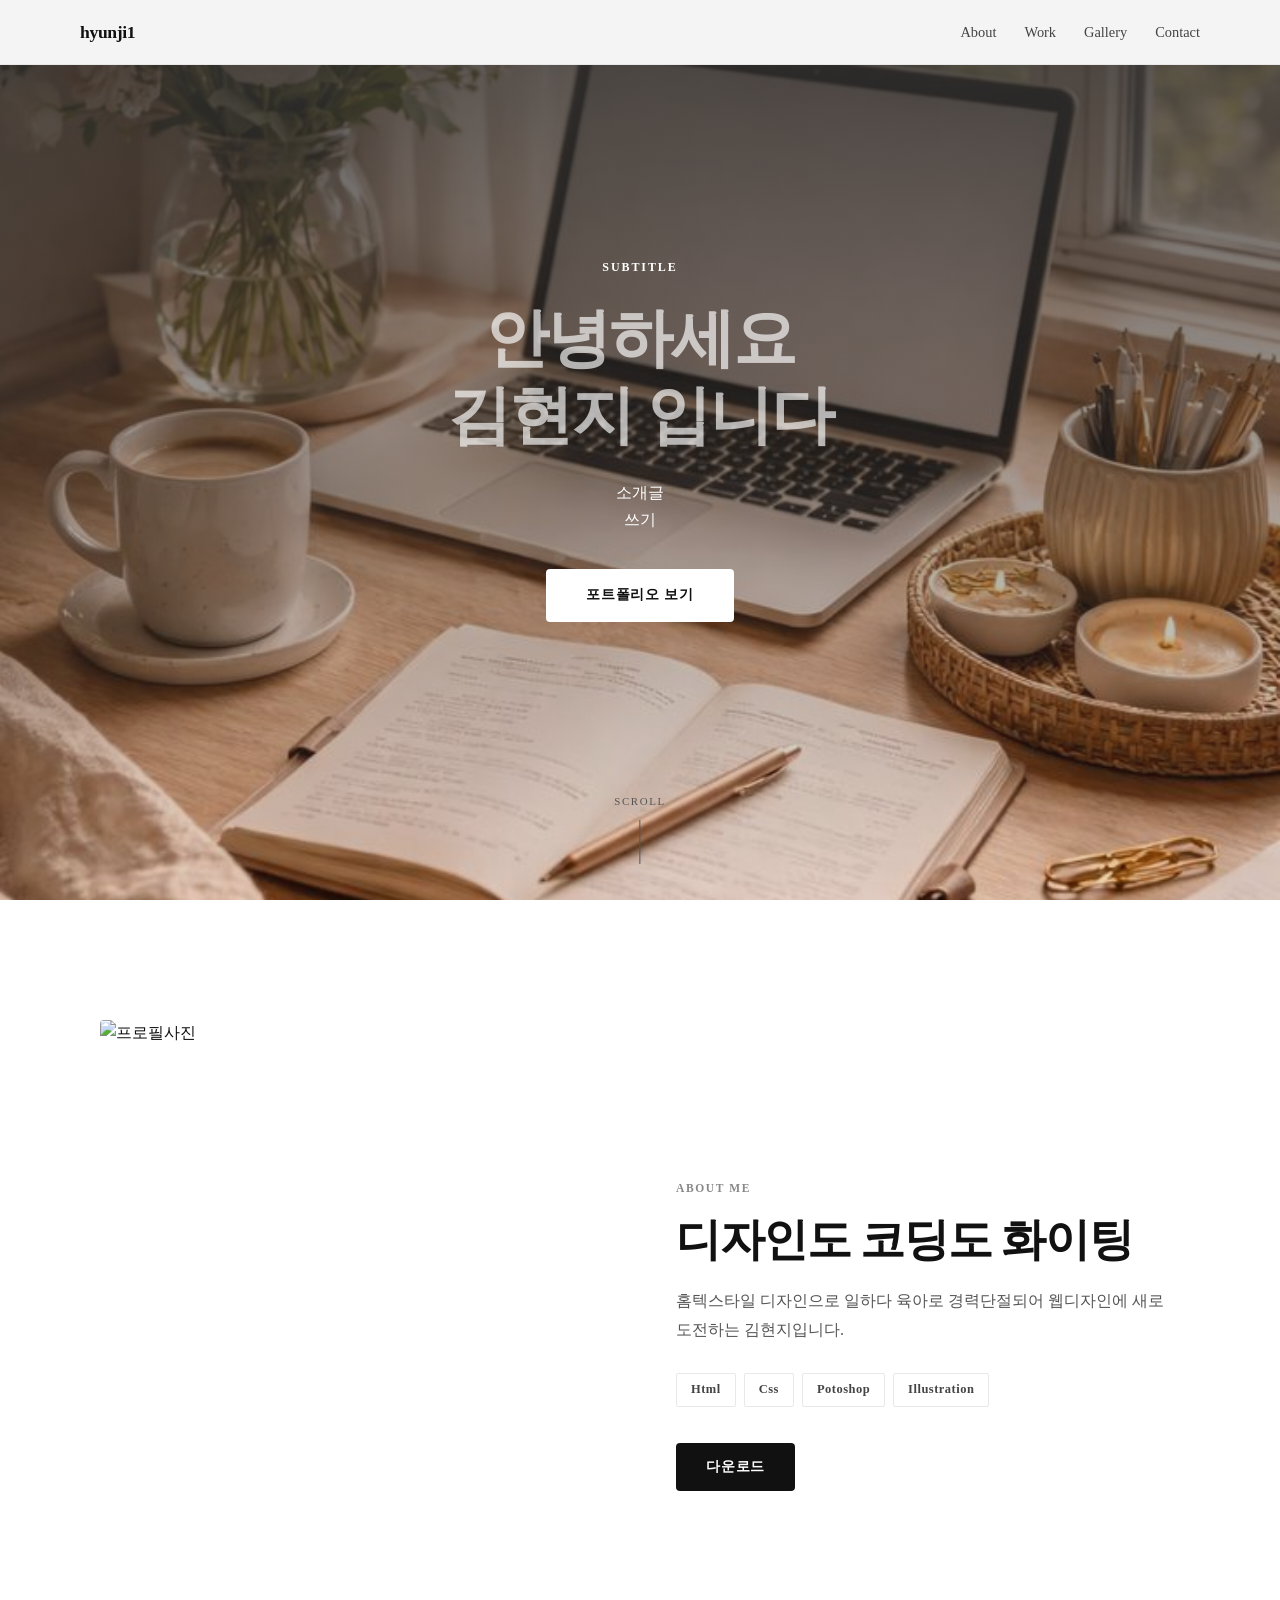
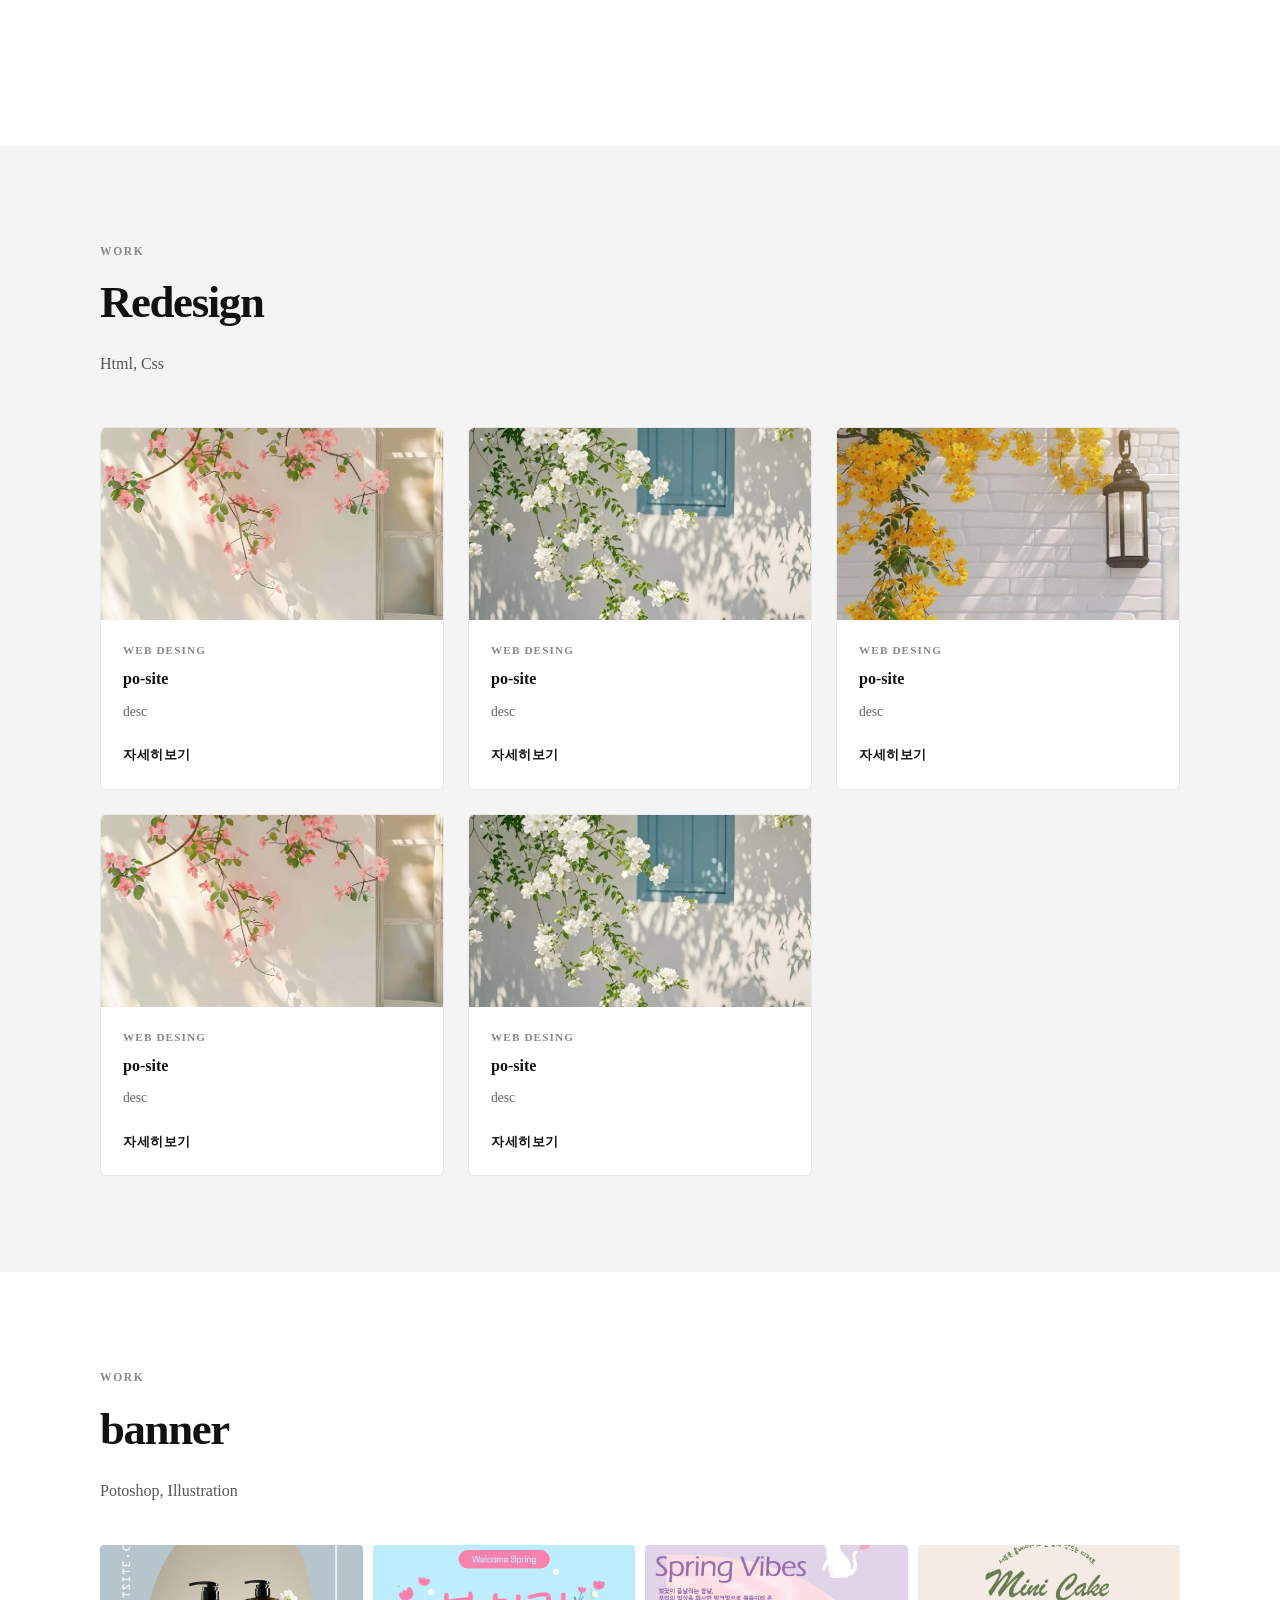
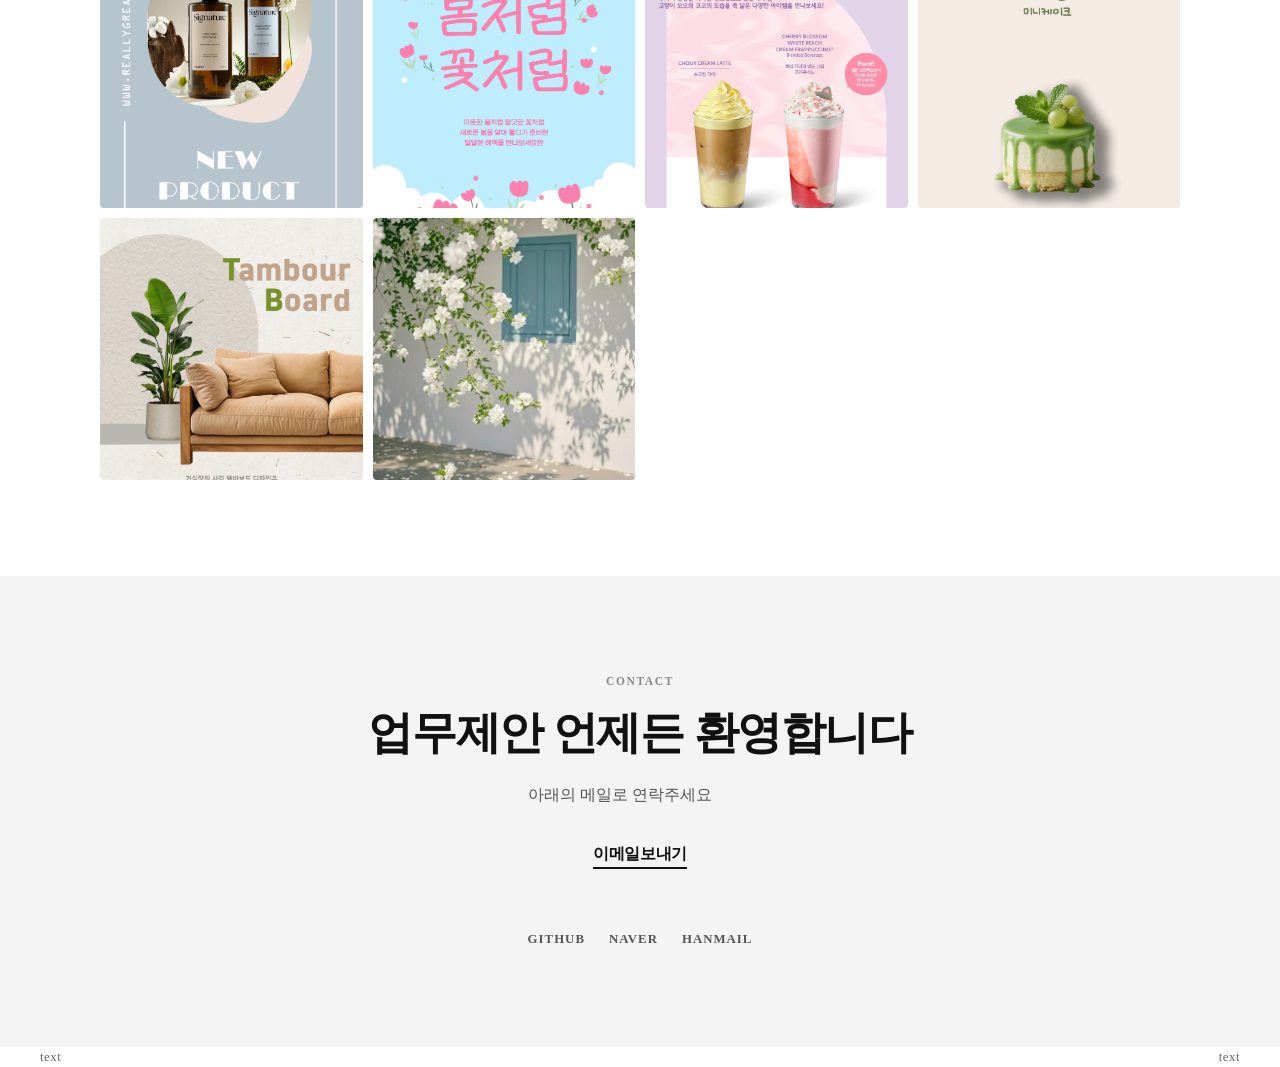
==== commit 427065cd: "1" ====
--- a/완성코드.html
+++ b/완성코드.html
@@ -60,7 +60,7 @@
     <!-- about -->
     <section class="section" id="about">
         <div class="about-inner">
-            <img class="about-photo" src="./이미지/컴퓨터 이미지.jpg" alt="프로필사진">
+            <img class="about-photo" src="./images/" alt="프로필사진">
             <div>
                 <div class="section-tag">About Me</div>
                 <h2 class="section-title">디자인도 코딩도 화이팅</h2>
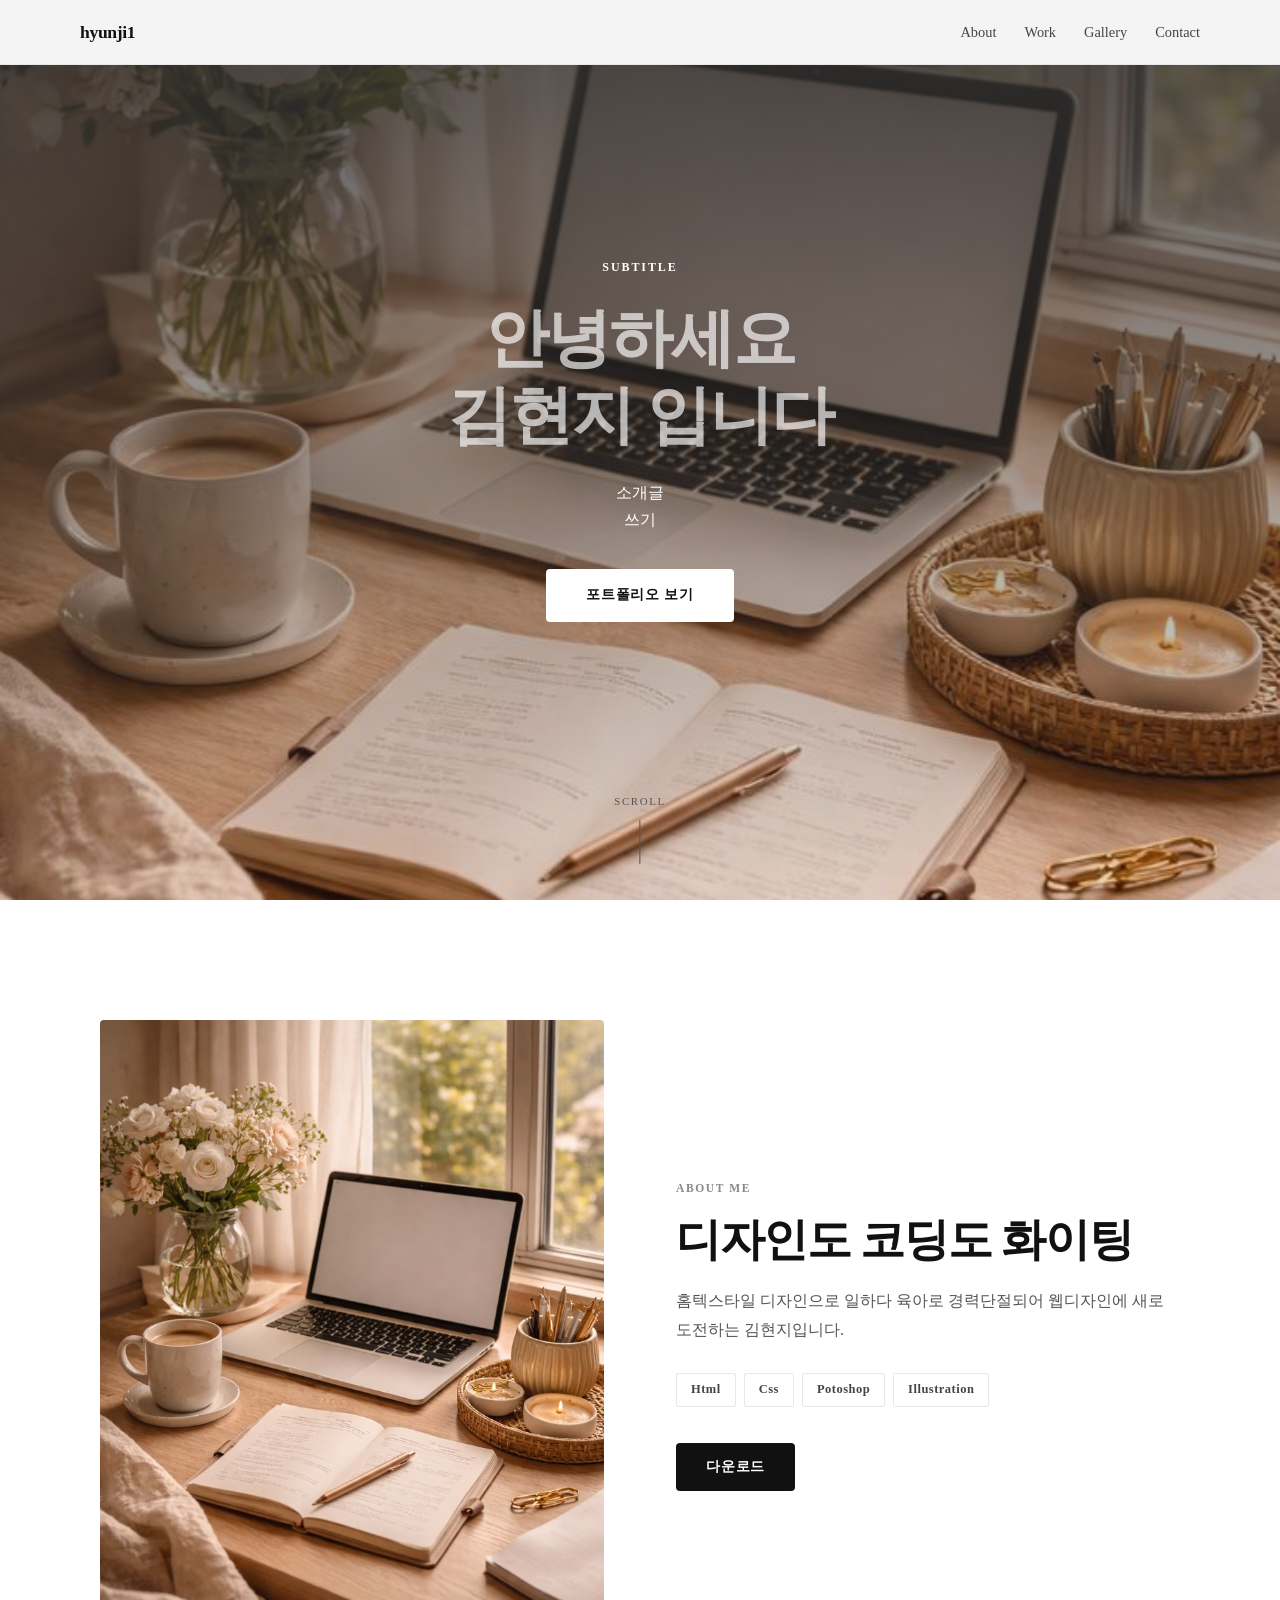
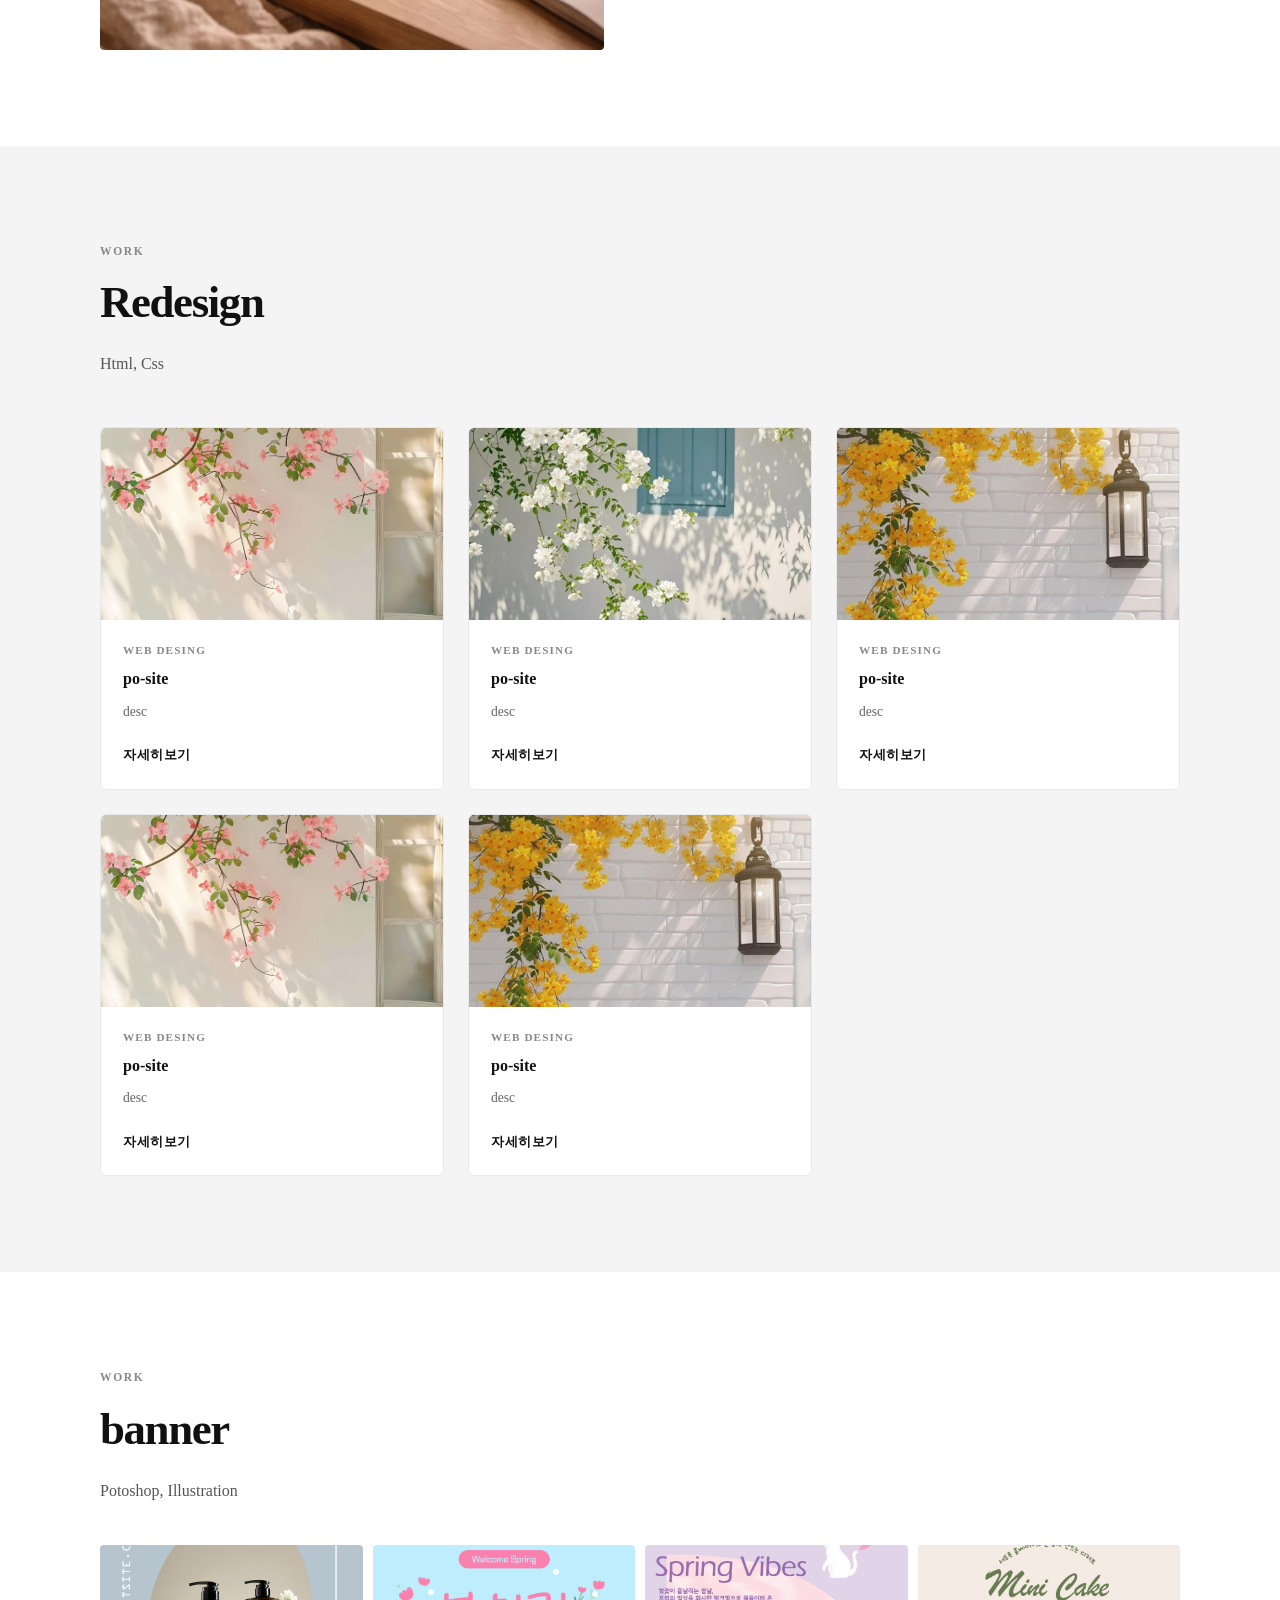
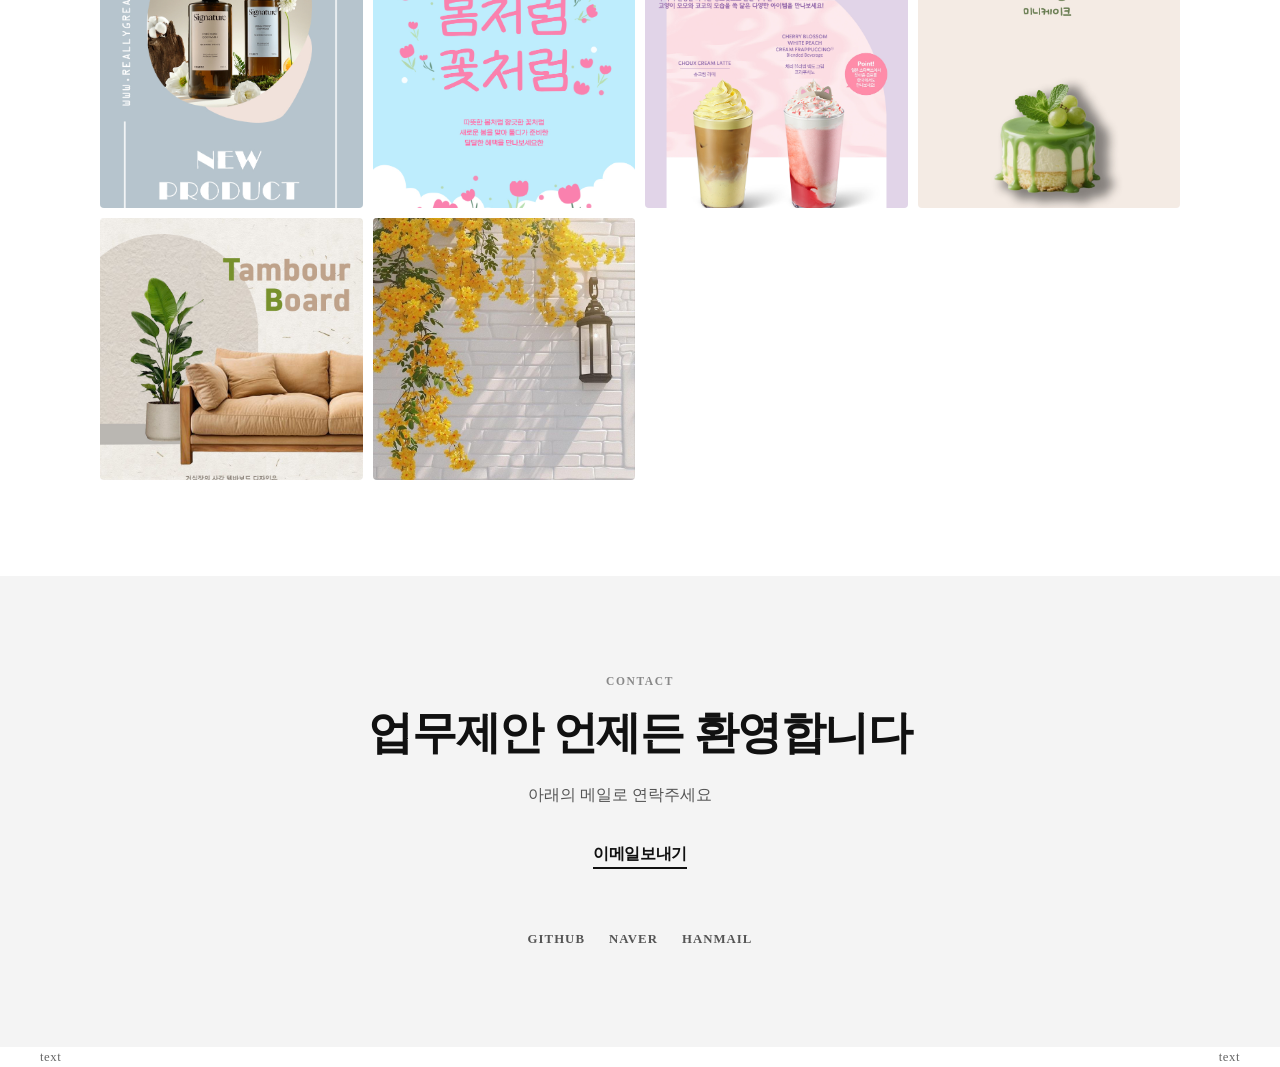
==== commit 16b5a319: "1" ====
--- a/완성코드.html
+++ b/완성코드.html
@@ -60,7 +60,7 @@
     <!-- about -->
     <section class="section" id="about">
         <div class="about-inner">
-            <img class="about-photo" src="./images/" alt="프로필사진">
+            <img class="about-photo" src="./images/main-image.jpg" alt="프로필사진">
             <div>
                 <div class="section-tag">About Me</div>
                 <h2 class="section-title">디자인도 코딩도 화이팅</h2>
@@ -90,43 +90,43 @@
 
         <div class="card-grid">
             <div class="card">
-                <img src="./이미지/배경1.jpg" alt="cardimg">
-                <div class="card-body">
-                    <div class="card-cat">web Desing</div>
-                    <h3 class="card-title">po-site</h3>
-                    <p class="card-desc">desc</p>
-                    <a href="#" class="card-link">자세히보기</a>
-                </div>
-            </div>
-            <div class="card">
-                <img src="./이미지/배경2.jpg" alt="cardimg">
-                <div class="card-body">
-                    <div class="card-cat">web Desing</div>
-                    <h3 class="card-title">po-site</h3>
-                    <p class="card-desc">desc</p>
-                    <a href="#" class="card-link">자세히보기</a>
-                </div>
-            </div>
-            <div class="card">
-                <img src="./이미지/배경3.jpg" alt="cardimg">
-                <div class="card-body">
-                    <div class="card-cat">web Desing</div>
-                    <h3 class="card-title">po-site</h3>
-                    <p class="card-desc">desc</p>
-                    <a href="#" class="card-link">자세히보기</a>
-                </div>
-            </div>
-            <div class="card">
-                <img src="./이미지/배경1.jpg" alt="cardimg">
-                <div class="card-body">
-                    <div class="card-cat">web Desing</div>
-                    <h3 class="card-title">po-site</h3>
-                    <p class="card-desc">desc</p>
-                    <a href="#" class="card-link">자세히보기</a>
-                </div>
-            </div>
-            <div class="card">
-                <img src="./이미지/배경2.jpg" alt="cardimg">
+                <img src="./images/back1.jpg" alt="cardimg">
+                <div class="card-body">
+                    <div class="card-cat">web Desing</div>
+                    <h3 class="card-title">po-site</h3>
+                    <p class="card-desc">desc</p>
+                    <a href="#" class="card-link">자세히보기</a>
+                </div>
+            </div>
+            <div class="card">
+                <img src="./images/back2.jpg" alt="cardimg">
+                <div class="card-body">
+                    <div class="card-cat">web Desing</div>
+                    <h3 class="card-title">po-site</h3>
+                    <p class="card-desc">desc</p>
+                    <a href="#" class="card-link">자세히보기</a>
+                </div>
+            </div>
+            <div class="card">
+                <img src="./images/back3.jpg" alt="cardimg">
+                <div class="card-body">
+                    <div class="card-cat">web Desing</div>
+                    <h3 class="card-title">po-site</h3>
+                    <p class="card-desc">desc</p>
+                    <a href="#" class="card-link">자세히보기</a>
+                </div>
+            </div>
+            <div class="card">
+                <img src="./images/back1.jpg" alt="cardimg">
+                <div class="card-body">
+                    <div class="card-cat">web Desing</div>
+                    <h3 class="card-title">po-site</h3>
+                    <p class="card-desc">desc</p>
+                    <a href="#" class="card-link">자세히보기</a>
+                </div>
+            </div>
+            <div class="card">
+                <img src="./images/back3.jpg" alt="cardimg">
                 <div class="card-body">
                     <div class="card-cat">web Desing</div>
                     <h3 class="card-title">po-site</h3>
@@ -147,22 +147,22 @@
 
         <div class="gallery-grid">
             <div class="g-item">
-                <img src="./이미지/03.24 01.jpg" alt="gimg1">
+                <img src="./images/03.24 01.jpg" alt="gimg1">
             </div>
             <div class="g-item">    
-                <img src="./이미지/03.25.jpg" alt="gimg1">
-            </div>
-            <div class="g-item">
-                <img src="./이미지/3.28 01.jpg" alt="gimg1">
-            </div>
-            <div class="g-item">
-                <img src="./이미지/3.28 02.jpg" alt="gimg1">
+                <img src="./images/03.25.jpg" alt="gimg1">
+            </div>
+            <div class="g-item">
+                <img src="./images/3.28 01.jpg" alt="gimg1">
+            </div>
+            <div class="g-item">
+                <img src="./images/3.28 02.jpg" alt="gimg1">
             </div>
             <div class="g-item">    
-                <img src="./이미지/3.29.jpg" alt="gimg1">
-            </div>
-            <div class="g-item">
-                <img src="./이미지/배경2.jpg" alt="gimg1">
+                <img src="./images/3.29.jpg" alt="gimg1">
+            </div>
+            <div class="g-item">
+                <img src="./images/back3.jpg" alt="gimg1">
             </div>
         </div>
     </section>
--- a/final.css
+++ b/final.css
@@ -159,7 +159,7 @@
     width: 100%;
     height: 100vh;
     min-height: 560px;
-    background-image: linear-gradient(#333333d8, #33333315), url(./이미지/컴퓨터\ 이미지.jpg);
+    background-image: linear-gradient(#333333d8, #33333315), url(./images/main-image.jpg);
     background-size: cover;
     background-position: center;
     background-attachment: fixed;
